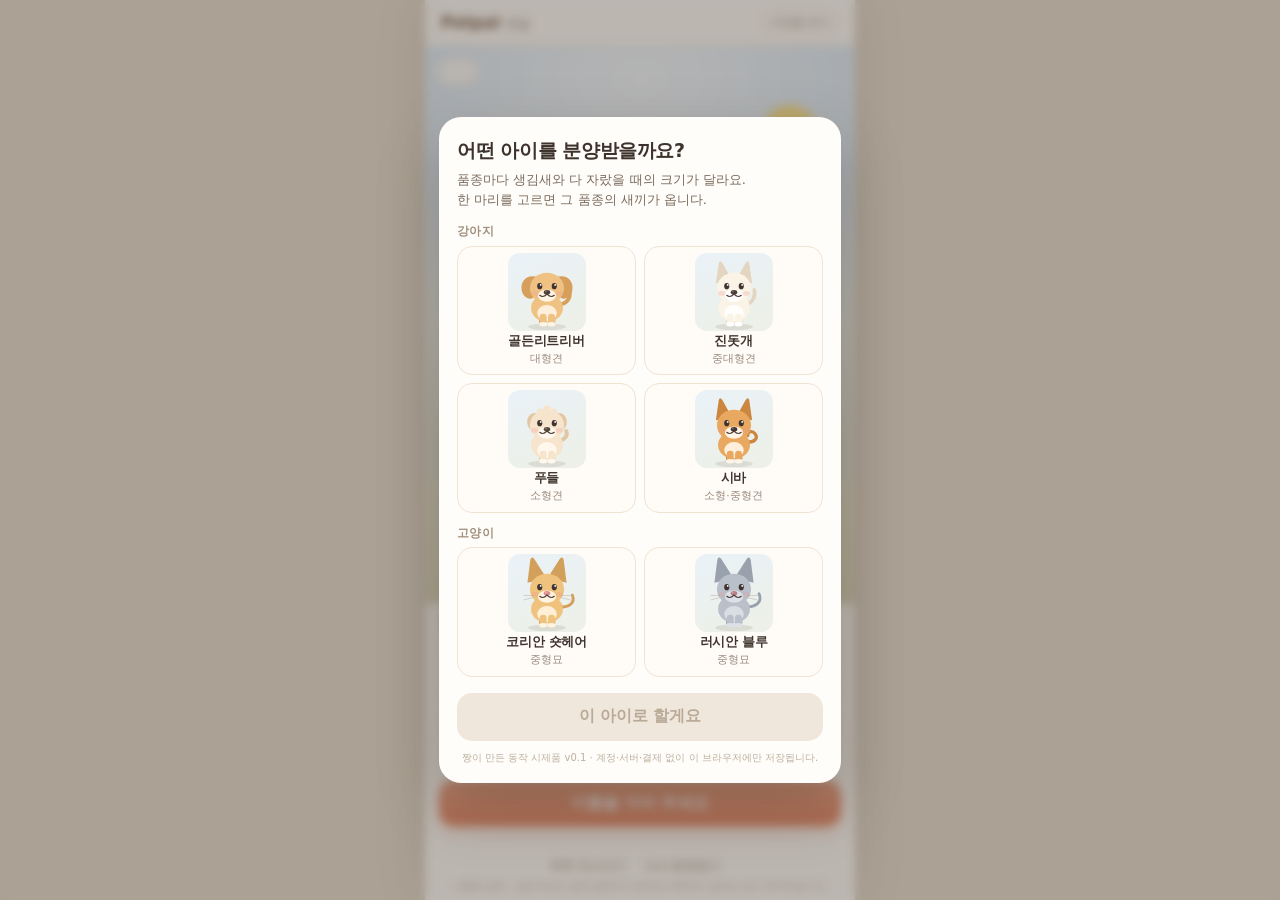
==== index.html @ 5f8f0c66 "Petpal prototype v0.1" ====
<!DOCTYPE html>
<html lang="ko">
<head>
<meta charset="utf-8" />
<meta name="viewport" content="width=device-width, initial-scale=1, viewport-fit=cover" />
<meta name="color-scheme" content="light" />
<title>펫팔 Petpal — 동작 시제품 v0.1</title>
<link rel="stylesheet" href="style.css" />
</head>
<body>

<div id="app">

  <header class="topbar">
    <div class="brand"><span class="brand-en">Petpal</span><span class="brand-kr">펫팔</span></div>
    <div class="ver">시제품 v0.1</div>
  </header>

  <main class="stage" id="stage" data-event="sun">
    <div class="sky" aria-hidden="true"></div>
    <div class="rain" aria-hidden="true"></div>
    <div class="ground" aria-hidden="true"></div>

    <div class="eventChip" id="eventChip">
      <span class="eventIco" id="eventIco"></span>
      <span class="eventTx" id="eventText"></span>
    </div>

    <div class="effects" id="effects" aria-hidden="true"></div>

    <div class="petwrap" id="petWrap">
      <div class="bubble" id="bubble" hidden></div>
      <div class="petSlot" id="petSlot"></div>
    </div>

    <p class="narration" id="narration"></p>
  </main>

  <section class="panel">
    <div class="who">
      <span class="name" id="whoName">이름</span>
      <span class="meta" id="whoMeta"></span>
    </div>

    <div class="bars">
      <div class="barRow">
        <span class="bl">배부름</span>
        <span class="track"><i id="barFull" class="full"></i></span>
        <span class="bv" id="numFull">0</span>
      </div>
      <div class="barRow">
        <span class="bl">기분</span>
        <span class="track"><i id="barMood" class="mood"></i></span>
        <span class="bv" id="numMood">0</span>
      </div>
      <div class="barRow">
        <span class="bl">성장</span>
        <span class="track"><i id="barGrow" class="grow"></i></span>
        <span class="bv" id="numGrow">새끼</span>
      </div>
    </div>
    <p class="stall" id="stall" hidden></p>
  </section>

  <section class="controls">
    <div class="careRow">
      <button type="button" class="care" id="btnFeed">
        <svg viewBox="0 0 24 24" aria-hidden="true">
          <path d="M3.2 11.6h17.6a1 1 0 0 1 1 1.1C21.3 17.3 17.4 20.6 12 20.6S2.7 17.3 2.2 12.7a1 1 0 0 1 1-1.1Z" fill="currentColor"/>
          <circle cx="9" cy="9.4" r="1.5" fill="#fff" opacity=".85"/>
          <circle cx="13" cy="8.6" r="1.4" fill="#fff" opacity=".85"/>
          <circle cx="16.4" cy="9.6" r="1.3" fill="#fff" opacity=".85"/>
        </svg>
        <span>밥</span>
      </button>
      <button type="button" class="care" id="btnWater">
        <svg viewBox="0 0 24 24" aria-hidden="true">
          <path d="M12 3.2c.4 0 .7.2.9.5 1.3 2.1 5.2 8 5.2 10.6a6.1 6.1 0 0 1-12.2 0c0-2.6 3.9-8.5 5.2-10.6.2-.3.5-.5.9-.5Z" fill="currentColor"/>
        </svg>
        <span>물</span>
      </button>
      <button type="button" class="care" id="btnWalk">
        <svg viewBox="0 0 24 24" aria-hidden="true">
          <ellipse cx="12" cy="15.8" rx="5.1" ry="4.2" fill="currentColor"/>
          <ellipse cx="6.6" cy="10.6" rx="2.1" ry="2.4" fill="currentColor"/>
          <ellipse cx="10" cy="7.8" rx="2.1" ry="2.5" fill="currentColor"/>
          <ellipse cx="14" cy="7.8" rx="2.1" ry="2.5" fill="currentColor"/>
          <ellipse cx="17.4" cy="10.6" rx="2.1" ry="2.4" fill="currentColor"/>
        </svg>
        <span>산책</span>
      </button>
      <button type="button" class="care" id="btnPet">
        <svg viewBox="0 0 24 24" aria-hidden="true">
          <path d="M12 20.6c-.4 0-.8-.2-1.1-.4C6.6 17 3.4 13.9 3.4 10.4 3.4 7.5 5.7 5.3 8.4 5.3c1.5 0 2.8.7 3.6 1.8.8-1.1 2.1-1.8 3.6-1.8 2.7 0 5 2.2 5 5.1 0 3.5-3.2 6.6-7.5 9.8-.3.2-.7.4-1.1.4Z" fill="currentColor"/>
        </svg>
        <span>쓰다듬</span>
      </button>
    </div>

    <button type="button" class="call" id="callBtn">이름을 지어 주세요</button>
    <p class="hint" id="callHint"></p>
  </section>

  <footer class="tools">
    <button type="button" class="tool" id="skipBtn">하루 지나가기</button>
    <span class="dot">·</span>
    <button type="button" class="tool" id="resetBtn">다시 분양받기</button>
    <span class="calls" id="callCount"></span>
  </footer>
  <p class="protoNote">시험용 설정 · 성장 속도는 실제 설계(약 1년)보다 빠르게, 날씨는 임시 데이터입니다.</p>

  <div class="errBar" id="errBar" hidden></div>

</div>

<!-- 분양 → 이름 -->
<div class="overlay" id="adopt" hidden>
  <div class="sheet">

    <div class="step" id="stepBreed">
      <h1>어떤 아이를 분양받을까요?</h1>
      <p class="lead">품종마다 생김새와 다 자랐을 때의 크기가 달라요.<br />한 마리를 고르면 그 품종의 새끼가 옵니다.</p>

      <p class="groupTitle">강아지</p>
      <div class="grid" id="gridDog"></div>

      <p class="groupTitle">고양이</p>
      <div class="grid" id="gridCat"></div>

      <button type="button" class="primary" id="breedOk" disabled>이 아이로 할게요</button>
      <p class="fine">짱이 만든 동작 시제품 v0.1 · 계정·서버·결제 없이 이 브라우저에만 저장됩니다.</p>
    </div>

    <div class="step" id="stepName" hidden>
      <div class="picked" id="pickedArt"></div>
      <h1 id="stepNameTitle">이름을 지어 주세요</h1>
      <p class="lead" id="stepNameLead"></p>
      <input id="nameInput" type="text" maxlength="8" placeholder="예: 몽이" autocomplete="off" spellcheck="false" />
      <button type="button" class="primary" id="nameOk" disabled>이 이름으로 부를게요</button>
      <button type="button" class="ghost" id="backBtn">품종 다시 고르기</button>
    </div>

  </div>
</div>

<script src="app.js"></script>
</body>
</html>
---- style.css ----
/* Petpal 동작 시제품 v0.1 — 스타일
   순수 CSS. 바깥 라이브러리 없음. */

:root {
  --ink: #3E332C;
  --muted: #9A8B7F;
  --line: #EFE3D2;
  --card: #FFFDF9;
  --accent: #E98B6A;
  --accent-2: #F2A98C;
  --full: #E9A96B;
  --mood: #EE9AA8;
  --grow: #8FBF7F;
  --radius: 16px;
}

* { box-sizing: border-box; -webkit-tap-highlight-color: transparent; }
html, body { margin: 0; height: 100%; }

body {
  background: #E7DED0;
  color: var(--ink);
  font-family: "Apple SD Gothic Neo", Pretendard, "Noto Sans KR", "Malgun Gothic", system-ui, -apple-system, sans-serif;
  font-size: 15px;
  line-height: 1.45;
  display: flex;
  justify-content: center;
  align-items: stretch;
  overflow: hidden;
}

[hidden] { display: none !important; }

#app {
  position: relative;
  width: 100%;
  max-width: 430px;
  height: 100vh;
  height: 100dvh;
  display: flex;
  flex-direction: column;
  background: var(--card);
  box-shadow: 0 0 48px rgba(90, 70, 50, .14);
  overflow: hidden;
}

/* ── 상단 ───────────────────────────────── */
.topbar {
  flex: 0 0 auto;
  height: 46px;
  padding: 0 16px;
  display: flex;
  align-items: center;
  justify-content: space-between;
  border-bottom: 1px solid rgba(239, 227, 210, .7);
  background: var(--card);
  z-index: 3;
}
.brand { display: flex; align-items: baseline; gap: 6px; }
.brand-en { font-size: 16px; font-weight: 700; letter-spacing: .2px; color: #7A5C46; }
.brand-kr { font-size: 11.5px; color: var(--muted); }
.ver {
  font-size: 10.5px;
  color: var(--muted);
  border: 1px solid var(--line);
  border-radius: 999px;
  padding: 2px 8px;
  letter-spacing: .2px;
}

/* ── 무대 ───────────────────────────────── */
.stage {
  position: relative;
  flex: 1 1 260px;
  min-height: 232px;
  overflow: hidden;
  background: #EAF2F8;
}

.sky {
  position: absolute;
  inset: 0;
  background:
    radial-gradient(120% 70% at 50% 6%, #F4FAFF 0%, #DFEDF8 46%, #EDF1EC 74%, #E3E4D8 100%);
  transition: filter .8s;
}
.sky::before {
  content: "";
  position: absolute;
  right: 36px;
  top: 58px;
  width: 58px;
  height: 58px;
  border-radius: 50%;
  background: radial-gradient(circle, #FFF6CE 0%, #FFE27C 58%, rgba(255, 226, 124, 0) 74%);
  transition: opacity .8s;
}
.sky::after {
  content: "";
  position: absolute;
  left: 20px;
  top: 104px;
  width: 70px;
  height: 20px;
  border-radius: 99px;
  background: rgba(255, 255, 255, .8);
  box-shadow: 34px -13px 0 -3px rgba(255, 255, 255, .68), 64px 3px 0 -7px rgba(255, 255, 255, .6);
  transition: opacity .8s;
}
.stage[data-event="rain"] .sky::before { opacity: 0; }
.stage[data-event="rain"] .sky::after { opacity: .55; }
.stage[data-event="cloud"] .sky::before { opacity: .25; }

.ground {
  position: absolute;
  left: -6%;
  right: -6%;
  bottom: 0;
  height: 24%;
  background: linear-gradient(#E9E6D2, #E1DEC6);
  border-radius: 50% 50% 0 0 / 18% 18% 0 0;
}
.stage[data-event="rain"] .ground { background: linear-gradient(#DCE2D8, #D3DACD); }
.stage[data-event="cloud"] .sky { filter: saturate(.72) brightness(.97); }
.stage[data-event="rain"]  .sky { filter: saturate(.78) brightness(.92); }
.stage[data-event="wind"]  .sky { filter: saturate(.9) brightness(.99); }

.rain {
  position: absolute;
  inset: -20% 0 0 0;
  opacity: 0;
  pointer-events: none;
  background-image: repeating-linear-gradient(104deg,
    rgba(128, 165, 200, .38) 0 1.5px, transparent 1.5px 15px);
  transition: opacity .6s;
}
.stage[data-event="rain"] .rain {
  opacity: .5;
  animation: rainFall 1s linear infinite;
}
@keyframes rainFall {
  from { transform: translate3d(0, -60px, 0); }
  to   { transform: translate3d(-30px, 60px, 0); }
}

.eventChip {
  position: absolute;
  left: 12px;
  top: 12px;
  display: inline-flex;
  align-items: center;
  gap: 6px;
  max-width: calc(100% - 24px);
  padding: 5px 11px 5px 8px;
  background: rgba(255, 253, 249, .82);
  border: 1px solid rgba(239, 227, 210, .9);
  border-radius: 999px;
  font-size: 11.5px;
  color: #6E6154;
  backdrop-filter: blur(3px);
  z-index: 2;
}
.eventIco { width: 15px; height: 15px; display: block; }
.eventIco svg { width: 100%; height: 100%; display: block; }

.bubble {
  position: absolute;
  left: 50%;
  bottom: var(--bub, 92%);
  transform: translateX(-50%);
  max-width: 168px;
  padding: 7px 15px;
  background: #fff;
  border-radius: 16px;
  font-size: 15px;
  font-weight: 600;
  line-height: 1.3;
  color: #5C4B3F;
  text-align: center;
  box-shadow: 0 8px 20px rgba(80, 60, 40, .13);
  animation: pop .26s cubic-bezier(.2, 1.5, .4, 1);
  z-index: 4;
}
.bubble::after {
  content: "";
  position: absolute;
  left: 50%;
  bottom: -5px;
  width: 12px;
  height: 12px;
  background: #fff;
  border-radius: 2px;
  transform: translateX(-50%) rotate(45deg);
}
@keyframes pop {
  0% { opacity: 0; transform: translateX(-50%) scale(.72); }
  100% { opacity: 1; transform: translateX(-50%) scale(1); }
}

.effects { position: absolute; inset: 0; overflow: hidden; pointer-events: none; z-index: 3; }
.fx {
  position: absolute;
  width: 26px;
  height: 26px;
  animation: fxUp 1.35s ease-out forwards;
}
.fx svg { width: 100%; height: 100%; display: block; }
@keyframes fxUp {
  0%   { opacity: 0; transform: translateY(8px) scale(.45); }
  18%  { opacity: 1; transform: translateY(0) scale(1); }
  100% { opacity: 0; transform: translateY(-70px) scale(1.06); }
}

.petwrap {
  position: absolute;
  left: 50%;
  bottom: 42px;
  transform: translateX(-50%);
  height: min(84%, 352px);
  aspect-ratio: 180 / 204;
  width: auto;
  z-index: 2;
}
.petSlot { width: 100%; height: 100%; }
.petSlot .petSvg { width: 100%; height: 100%; display: block; }

.narration {
  position: absolute;
  left: 22px;
  right: 22px;
  bottom: 5px;
  margin: 0;
  min-height: 16px;
  padding: 3px 10px;
  border-radius: 999px;
  background: rgba(255, 253, 248, .72);
  text-align: center;
  font-size: 12.5px;
  color: #5E5147;
  z-index: 3;
}

/* ── 강아지 SVG ─────────────────────────── */
.petSvg { display: block; width: 100%; height: auto; overflow: visible; }
#pet { display: block; width: 100%; height: auto; overflow: visible; }

.shadow { fill: rgba(88, 68, 48, .12); }
.body-el, .head-el, .leg.front { fill: var(--fur); }
.leg.back { fill: var(--fur-dark); }
.paw { fill: var(--belly); }
.belly-el, .muzzle { fill: var(--belly); }
.cheek { fill: #F09595; opacity: .26; }
.eye { fill: #3F3330; }
.glint { fill: #fff; }
.nose { fill: var(--nose, #4A3C36); }
.ear { fill: var(--fur-dark); }
.fluff { fill: var(--fur); }
.whiskers { fill: none; stroke: #8D8071; stroke-width: 1.8; stroke-linecap: round; opacity: .45; }

.eyes-happy, .eyes-shut, .brows, .tear, .zzz, .ribs, .tongue, .whiskers, .mouth-sad { display: none; }
[data-kind="cat"] .whiskers { display: block; }

[data-mood="hungry"] .mouth,
[data-mood="sad"] .mouth { display: none; }
[data-mood="hungry"] .mouth-sad,
[data-mood="sad"] .mouth-sad { display: block; }

[data-mood="happy"] .eyes-open,
[data-mood="sleep"] .eyes-open { display: none; }
[data-mood="happy"] .eyes-happy { display: block; }
[data-mood="happy"] .tongue { display: block; }
[data-mood="sleep"] .eyes-shut { display: block; }
[data-mood="sleep"] .zzz { display: block; }
[data-mood="hungry"] .brows,
[data-mood="sad"] .brows { display: block; }
[data-mood="sad"] .tear { display: block; }
[data-thin="2"] .ribs { display: block; }

#petRoot {
  transform-box: view-box;
  transform-origin: 120px 214px;
  transition: transform .9s cubic-bezier(.2, .9, .3, 1);
}
#pose {
  transform-box: view-box;
  transform-origin: 120px 214px;
  transition: transform .55s cubic-bezier(.3, 1.1, .4, 1);
}
#headGroup {
  transform-box: view-box;
  transform-origin: 120px 152px;
  transition: transform .5s cubic-bezier(.3, 1.3, .5, 1);
}
#tail {
  transform-box: view-box;
  transform-origin: 150px 156px;
  transition: transform .4s ease;
}
#torso {
  transform-box: view-box;
  transform-origin: 120px 202px;
  transform: scale(var(--tw, 1), var(--th, 1));
  transition: transform .8s ease;
}
.headScale {
  transform-box: view-box;
  transform-origin: 120px 150px;
  transform: scale(var(--hs, 1));
  transition: transform .9s cubic-bezier(.2, .9, .3, 1);
}
#bodyGroup {
  transform-box: view-box;
  transform-origin: 120px 202px;
  animation: breathe 3.6s ease-in-out infinite;
}
@keyframes breathe {
  0%, 100% { transform: scaleY(1); }
  50%      { transform: scaleY(1.016); }
}

/* 상태별 자세 */
#pet[data-mood="happy"] #headGroup { transform: translateY(-3px) rotate(-3deg); }
#pet[data-mood="hungry"] #headGroup { transform: translateY(4px) rotate(-2deg); }
#pet[data-mood="sad"] #headGroup { transform: translateY(9px) rotate(-6deg); }
#pet[data-mood="sleep"] #headGroup { transform: translateY(11px) rotate(-9deg); }

#pet[data-mood="sad"] #pose { transform: translateY(7px) scaleY(.96); }
#pet[data-mood="sleep"] #pose { transform: translateY(11px) scaleY(.93); }

#pet[data-thin="2"] .body-el,
#pet[data-thin="2"] .head-el { filter: saturate(.86) brightness(.98); }

@keyframes wag {
  0%, 100% { transform: rotate(-13deg); }
  50%      { transform: rotate(13deg); }
}
#pet[data-mood="happy"] #tail { animation: wag .32s ease-in-out infinite; }
#pet[data-mood="normal"] #tail { animation: wag 1.8s ease-in-out infinite; }
#pet[data-mood="hungry"] #tail { transform: rotate(7deg); }
#pet[data-mood="sad"] #tail { transform: rotate(-30deg); }
#pet[data-mood="sleep"] #tail { transform: rotate(-36deg); }

@keyframes tilt {
  0%   { transform: rotate(0deg); }
  35%  { transform: rotate(-16deg); }
  70%  { transform: rotate(-12deg); }
  100% { transform: rotate(0deg); }
}
#headGroup.tilt { animation: tilt .95s ease-in-out; }

@keyframes hop {
  0%   { transform: translateY(0); }
  28%  { transform: translateY(-18px); }
  52%  { transform: translateY(0); }
  72%  { transform: translateY(-7px); }
  100% { transform: translateY(0); }
}
#pet.hop { animation: hop .8s ease-out; }

.zzz text { font: 700 15px/1 system-ui, sans-serif; fill: #7CA6C6; }
.zzz text.z1 { font-size: 12px; animation: zz 2.6s ease-in-out infinite; }
.zzz text.z2 { animation: zz 2.6s ease-in-out .45s infinite; }
.zzz text.z3 { font-size: 18px; animation: zz 2.6s ease-in-out .9s infinite; }
@keyframes zz {
  0%, 100% { opacity: .12; transform: translateY(2px); }
  45%      { opacity: .9; transform: translateY(-4px); }
}

/* ── 상태판 ─────────────────────────────── */
.panel {
  flex: 0 0 auto;
  padding: 9px 18px 4px;
  background: var(--card);
  border-top: 1px solid var(--line);
}
.who { display: flex; align-items: baseline; gap: 6px; margin-bottom: 6px; }
.who .name { font-size: 16px; font-weight: 700; letter-spacing: -.2px; }
.who .meta { font-size: 11.5px; color: var(--muted); }

.bars { display: grid; gap: 5px; }
.barRow { display: grid; grid-template-columns: 44px 1fr 62px; align-items: center; gap: 8px; }
.bl { font-size: 11px; color: var(--muted); }
.track {
  position: relative;
  height: 7px;
  background: #F3EADC;
  border-radius: 999px;
  overflow: hidden;
}
.track > i {
  position: absolute;
  inset: 0 auto 0 0;
  width: 0;
  border-radius: 999px;
  transition: width .5s cubic-bezier(.2, .9, .3, 1), background-color .4s;
  display: block;
}
.track > i.full { background: var(--full); }
.track > i.mood { background: var(--mood); }
.track > i.grow { background: var(--grow); }
.track > i.low  { background: #D9B6A4; }
.bv { font-size: 11px; color: var(--muted); text-align: right; }
.stall { margin: 5px 0 0; font-size: 11.5px; color: #B4805E; }

/* ── 돌봄 버튼 ──────────────────────────── */
.controls { flex: 0 0 auto; padding: 10px 14px 6px; background: var(--card); }
.careRow { display: grid; grid-template-columns: repeat(4, 1fr); gap: 7px; }
.care {
  appearance: none;
  border: 1px solid var(--line);
  background: #FFFCF6;
  border-radius: 14px;
  padding: 8px 2px 7px;
  display: flex;
  flex-direction: column;
  align-items: center;
  gap: 3px;
  font: inherit;
  font-size: 12px;
  font-weight: 600;
  color: #6B5849;
  cursor: pointer;
  transition: transform .12s, background .2s, box-shadow .2s;
}
.care svg { width: 21px; height: 21px; display: block; }
.care:active { transform: scale(.94); background: #FFF1E4; }
#btnFeed  { color: #C0763F; }
#btnWater { color: #4E93C4; }
#btnWalk  { color: #7FA45E; }
#btnPet   { color: #DC7C8C; }

.call {
  appearance: none;
  width: 100%;
  margin-top: 8px;
  height: 46px;
  border: 0;
  border-radius: 15px;
  background: linear-gradient(180deg, var(--accent-2), var(--accent));
  color: #fff;
  font: inherit;
  font-size: 16px;
  font-weight: 700;
  letter-spacing: -.2px;
  cursor: pointer;
  box-shadow: 0 6px 14px rgba(233, 139, 106, .26);
  transition: transform .12s, box-shadow .2s;
}
.call:active { transform: scale(.98); box-shadow: 0 3px 8px rgba(233, 139, 106, .3); }
.call.dim { background: #EFE4D8; color: #A89583; box-shadow: none; }

.hint {
  margin: 6px 0 0;
  min-height: 15px;
  text-align: center;
  font-size: 11.5px;
  color: var(--muted);
}

/* ── 아래 도구 ──────────────────────────── */
.tools {
  flex: 0 0 auto;
  display: flex;
  align-items: center;
  justify-content: center;
  gap: 6px;
  padding: 0 14px 2px;
  background: var(--card);
}
.tool {
  appearance: none;
  border: 0;
  background: none;
  font: inherit;
  font-size: 11.5px;
  color: #A09284;
  padding: 4px 2px;
  cursor: pointer;
  text-decoration: underline;
  text-underline-offset: 2px;
  text-decoration-color: #E2D6C6;
}
.tool:active { color: var(--accent); }
.tool.armed { color: #C85555; text-decoration-color: #E9B2B2; }
.dot { color: #D9CCBC; font-size: 11px; }
.calls { font-size: 11px; color: #B9AC9E; margin-left: 4px; }
.protoNote {
  flex: 0 0 auto;
  margin: 0;
  padding: 0 14px 8px;
  text-align: center;
  font-size: 9.5px;
  color: #C0B4A6;
  line-height: 1.3;
  background: var(--card);
}

.errBar {
  position: absolute;
  left: 8px;
  right: 8px;
  bottom: 8px;
  z-index: 40;
  padding: 7px 10px;
  border-radius: 10px;
  background: #FBEAEA;
  border: 1px solid #EFC7C7;
  color: #B24A4A;
  font-size: 11px;
  line-height: 1.35;
}

/* ── 분양 화면 ──────────────────────────── */
.overlay {
  position: fixed;
  inset: 0;
  z-index: 20;
  display: flex;
  align-items: center;
  justify-content: center;
  padding: 14px;
  background: rgba(58, 45, 36, .34);
  backdrop-filter: blur(5px);
  animation: fade .25s ease-out;
}
@keyframes fade { from { opacity: 0; } to { opacity: 1; } }

.sheet {
  width: 100%;
  max-width: 402px;
  max-height: 94vh;
  max-height: 94dvh;
  overflow-y: auto;
  background: var(--card);
  border-radius: 22px;
  padding: 20px 18px 18px;
  box-shadow: 0 24px 60px rgba(50, 35, 20, .28);
  animation: rise .3s cubic-bezier(.2, 1.1, .4, 1);
}
@keyframes rise {
  from { transform: translateY(16px) scale(.98); opacity: .6; }
  to   { transform: none; opacity: 1; }
}

.sheet h1 { margin: 0 0 6px; font-size: 19px; letter-spacing: -.4px; }
.sheet .lead { margin: 0 0 14px; font-size: 13px; color: #7A6B5D; line-height: 1.5; }

.groupTitle {
  margin: 12px 0 6px;
  font-size: 11.5px;
  font-weight: 700;
  color: #A08F7D;
  letter-spacing: .3px;
}

.grid { display: grid; grid-template-columns: 1fr 1fr; gap: 8px; }

.bc {
  appearance: none;
  border: 1.5px solid var(--line);
  background: #FFFCF7;
  border-radius: 15px;
  padding: 6px 4px 8px;
  display: flex;
  flex-direction: column;
  align-items: center;
  gap: 1px;
  font: inherit;
  color: inherit;
  cursor: pointer;
  transition: border-color .18s, background .18s, transform .12s, box-shadow .18s;
}
.bc:active { transform: scale(.97); }
.bc[aria-pressed="true"] {
  border-color: var(--accent);
  background: #FFF5EE;
  box-shadow: 0 0 0 3px rgba(233, 139, 106, .13);
}
.bcArt {
  width: 78px;
  height: 78px;
  display: block;
  border-radius: 12px;
  padding: 2px;
  background: linear-gradient(160deg, #EAF2F8, #EDF0E6);
}
.bcArt .petSvg { width: 100%; height: 100%; }
.bcName { font-size: 12.5px; font-weight: 700; letter-spacing: -.3px; }
.bcTag { font-size: 10.5px; color: var(--muted); }

.primary {
  appearance: none;
  width: 100%;
  height: 48px;
  margin-top: 16px;
  border: 0;
  border-radius: 15px;
  background: linear-gradient(180deg, var(--accent-2), var(--accent));
  color: #fff;
  font: inherit;
  font-size: 15.5px;
  font-weight: 700;
  cursor: pointer;
  box-shadow: 0 8px 18px rgba(233, 139, 106, .26);
}
.primary:disabled {
  background: #EFE7DC;
  color: #B9A996;
  box-shadow: none;
  cursor: default;
}
.ghost {
  appearance: none;
  width: 100%;
  height: 40px;
  margin-top: 6px;
  border: 0;
  background: none;
  font: inherit;
  font-size: 12.5px;
  color: var(--muted);
  cursor: pointer;
}
.fine {
  margin: 10px 0 0;
  font-size: 10px;
  line-height: 1.45;
  color: #BCAF9F;
  text-align: center;
}

.picked { display: flex; justify-content: center; margin: 2px 0 8px; }
.picked .bcArt { width: 132px; height: 132px; }

#nameInput {
  width: 100%;
  height: 50px;
  margin-top: 4px;
  padding: 0 16px;
  border: 1.5px solid var(--line);
  border-radius: 14px;
  background: #FFFCF7;
  font: inherit;
  font-size: 17px;
  font-weight: 600;
  color: var(--ink);
  text-align: center;
  outline: none;
  transition: border-color .18s, box-shadow .18s;
}
#nameInput:focus { border-color: var(--accent); box-shadow: 0 0 0 3px rgba(233, 139, 106, .12); }
#nameInput::placeholder { color: #CFC2B3; font-weight: 500; }

@media (prefers-reduced-motion: reduce) {
  *, *::before, *::after { animation-duration: .001s !important; animation-iteration-count: 1 !important; }
  #bodyGroup { animation: none; }
}
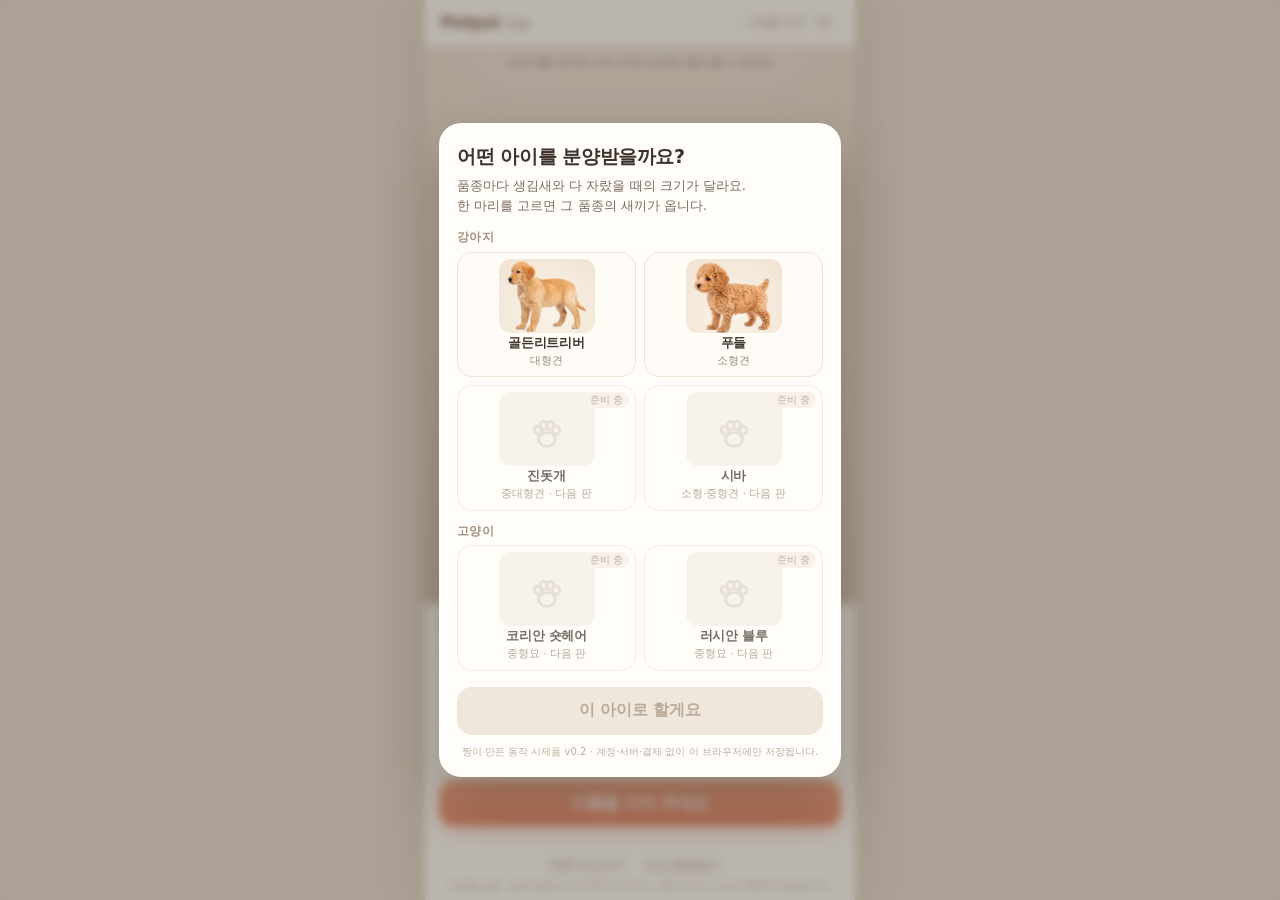
==== commit 3cb0dfdc: "Petpal prototype v0.2 — 사진+깊이 지도로 만든 입체 강아지 (v0.1은 v0.1/로)" ====
--- a/index.html
+++ b/index.html
@@ -4,36 +4,35 @@
 <meta charset="utf-8" />
 <meta name="viewport" content="width=device-width, initial-scale=1, viewport-fit=cover" />
 <meta name="color-scheme" content="light" />
-<title>펫팔 Petpal — 동작 시제품 v0.1</title>
+<title>펫팔 Petpal — 동작 시제품 v0.2</title>
 <link rel="stylesheet" href="style.css" />
 </head>
 <body>
-
 <div id="app">
 
   <header class="topbar">
     <div class="brand"><span class="brand-en">Petpal</span><span class="brand-kr">펫팔</span></div>
-    <div class="ver">시제품 v0.1</div>
+    <div class="ver">시제품 v0.2 · 3D</div>
   </header>
 
-  <main class="stage" id="stage" data-event="sun">
-    <div class="sky" aria-hidden="true"></div>
-    <div class="rain" aria-hidden="true"></div>
-    <div class="ground" aria-hidden="true"></div>
+  <main class="stage" id="stage" data-tod="day">
+    <div class="scene" id="scene" aria-hidden="true"></div>
+    <div class="scrim" aria-hidden="true"></div>
+    <canvas id="petCanvas" class="petCanvas"></canvas>
 
-    <div class="eventChip" id="eventChip">
-      <span class="eventIco" id="eventIco"></span>
-      <span class="eventTx" id="eventText"></span>
+    <div class="props" id="props" aria-hidden="true">
+      <div class="prop bowl" id="bowlFood">
+        <svg viewBox="0 0 64 40"><ellipse cx="32" cy="36" rx="26" ry="4" fill="#000" opacity=".10"/><path d="M6 12h52a3 3 0 0 1 3 3.2C60 26 48 34 32 34S4 26 3 15.2A3 3 0 0 1 6 12Z" fill="#C9834E"/><ellipse cx="32" cy="12" rx="26" ry="5" fill="#8A5A33"/><circle cx="24" cy="11" r="3" fill="#A9703F"/><circle cx="32" cy="10" r="3.2" fill="#A9703F"/><circle cx="40" cy="11" r="2.8" fill="#A9703F"/></svg>
+      </div>
+      <div class="prop bowl" id="bowlWater">
+        <svg viewBox="0 0 64 40"><ellipse cx="32" cy="36" rx="26" ry="4" fill="#000" opacity=".10"/><path d="M6 12h52a3 3 0 0 1 3 3.2C60 26 48 34 32 34S4 26 3 15.2A3 3 0 0 1 6 12Z" fill="#9FB9C9"/><ellipse cx="32" cy="12" rx="26" ry="5" fill="#6FA3C4"/><ellipse cx="32" cy="12" rx="20" ry="3.4" fill="#BFE0F2"/></svg>
+      </div>
     </div>
 
     <div class="effects" id="effects" aria-hidden="true"></div>
-
-    <div class="petwrap" id="petWrap">
-      <div class="bubble" id="bubble" hidden></div>
-      <div class="petSlot" id="petSlot"></div>
-    </div>
-
+    <div class="bubble" id="bubble" hidden></div>
     <p class="narration" id="narration"></p>
+    <p class="dragHint" id="dragHint">강아지를 좌우로 드래그하면 입체로 돌려 볼 수 있어요</p>
   </main>
 
   <section class="panel">
@@ -41,7 +40,6 @@
       <span class="name" id="whoName">이름</span>
       <span class="meta" id="whoMeta"></span>
     </div>
-
     <div class="bars">
       <div class="barRow">
         <span class="bl">배부름</span>
@@ -65,38 +63,22 @@
   <section class="controls">
     <div class="careRow">
       <button type="button" class="care" id="btnFeed">
-        <svg viewBox="0 0 24 24" aria-hidden="true">
-          <path d="M3.2 11.6h17.6a1 1 0 0 1 1 1.1C21.3 17.3 17.4 20.6 12 20.6S2.7 17.3 2.2 12.7a1 1 0 0 1 1-1.1Z" fill="currentColor"/>
-          <circle cx="9" cy="9.4" r="1.5" fill="#fff" opacity=".85"/>
-          <circle cx="13" cy="8.6" r="1.4" fill="#fff" opacity=".85"/>
-          <circle cx="16.4" cy="9.6" r="1.3" fill="#fff" opacity=".85"/>
-        </svg>
+        <svg viewBox="0 0 24 24" aria-hidden="true"><path d="M3.2 11.6h17.6a1 1 0 0 1 1 1.1C21.3 17.3 17.4 20.6 12 20.6S2.7 17.3 2.2 12.7a1 1 0 0 1 1-1.1Z" fill="currentColor"/><circle cx="9" cy="9.4" r="1.5" fill="#fff" opacity=".85"/><circle cx="13" cy="8.6" r="1.4" fill="#fff" opacity=".85"/><circle cx="16.4" cy="9.6" r="1.3" fill="#fff" opacity=".85"/></svg>
         <span>밥</span>
       </button>
       <button type="button" class="care" id="btnWater">
-        <svg viewBox="0 0 24 24" aria-hidden="true">
-          <path d="M12 3.2c.4 0 .7.2.9.5 1.3 2.1 5.2 8 5.2 10.6a6.1 6.1 0 0 1-12.2 0c0-2.6 3.9-8.5 5.2-10.6.2-.3.5-.5.9-.5Z" fill="currentColor"/>
-        </svg>
+        <svg viewBox="0 0 24 24" aria-hidden="true"><path d="M12 3.2c.4 0 .7.2.9.5 1.3 2.1 5.2 8 5.2 10.6a6.1 6.1 0 0 1-12.2 0c0-2.6 3.9-8.5 5.2-10.6.2-.3.5-.5.9-.5Z" fill="currentColor"/></svg>
         <span>물</span>
       </button>
       <button type="button" class="care" id="btnWalk">
-        <svg viewBox="0 0 24 24" aria-hidden="true">
-          <ellipse cx="12" cy="15.8" rx="5.1" ry="4.2" fill="currentColor"/>
-          <ellipse cx="6.6" cy="10.6" rx="2.1" ry="2.4" fill="currentColor"/>
-          <ellipse cx="10" cy="7.8" rx="2.1" ry="2.5" fill="currentColor"/>
-          <ellipse cx="14" cy="7.8" rx="2.1" ry="2.5" fill="currentColor"/>
-          <ellipse cx="17.4" cy="10.6" rx="2.1" ry="2.4" fill="currentColor"/>
-        </svg>
+        <svg viewBox="0 0 24 24" aria-hidden="true"><ellipse cx="12" cy="15.8" rx="5.1" ry="4.2" fill="currentColor"/><ellipse cx="6.6" cy="10.6" rx="2.1" ry="2.4" fill="currentColor"/><ellipse cx="10" cy="7.8" rx="2.1" ry="2.5" fill="currentColor"/><ellipse cx="14" cy="7.8" rx="2.1" ry="2.5" fill="currentColor"/><ellipse cx="17.4" cy="10.6" rx="2.1" ry="2.4" fill="currentColor"/></svg>
         <span>산책</span>
       </button>
       <button type="button" class="care" id="btnPet">
-        <svg viewBox="0 0 24 24" aria-hidden="true">
-          <path d="M12 20.6c-.4 0-.8-.2-1.1-.4C6.6 17 3.4 13.9 3.4 10.4 3.4 7.5 5.7 5.3 8.4 5.3c1.5 0 2.8.7 3.6 1.8.8-1.1 2.1-1.8 3.6-1.8 2.7 0 5 2.2 5 5.1 0 3.5-3.2 6.6-7.5 9.8-.3.2-.7.4-1.1.4Z" fill="currentColor"/>
-        </svg>
+        <svg viewBox="0 0 24 24" aria-hidden="true"><path d="M12 20.6c-.4 0-.8-.2-1.1-.4C6.6 17 3.4 13.9 3.4 10.4 3.4 7.5 5.7 5.3 8.4 5.3c1.5 0 2.8.7 3.6 1.8.8-1.1 2.1-1.8 3.6-1.8 2.7 0 5 2.2 5 5.1 0 3.5-3.2 6.6-7.5 9.8-.3.2-.7.4-1.1.4Z" fill="currentColor"/></svg>
         <span>쓰다듬</span>
       </button>
     </div>
-
     <button type="button" class="call" id="callBtn">이름을 지어 주세요</button>
     <p class="hint" id="callHint"></p>
   </section>
@@ -107,30 +89,24 @@
     <button type="button" class="tool" id="resetBtn">다시 분양받기</button>
     <span class="calls" id="callCount"></span>
   </footer>
-  <p class="protoNote">시험용 설정 · 성장 속도는 실제 설계(약 1년)보다 빠르게, 날씨는 임시 데이터입니다.</p>
 
+  <p class="protoNote">시험용 설정 · 실제 설계는 약 1년에 다 자라고, 성장 속도는 그보다 빠르게 잡았습니다.</p>
   <div class="errBar" id="errBar" hidden></div>
-
 </div>
 
 <!-- 분양 → 이름 -->
 <div class="overlay" id="adopt" hidden>
   <div class="sheet">
-
     <div class="step" id="stepBreed">
       <h1>어떤 아이를 분양받을까요?</h1>
       <p class="lead">품종마다 생김새와 다 자랐을 때의 크기가 달라요.<br />한 마리를 고르면 그 품종의 새끼가 옵니다.</p>
-
       <p class="groupTitle">강아지</p>
       <div class="grid" id="gridDog"></div>
-
       <p class="groupTitle">고양이</p>
       <div class="grid" id="gridCat"></div>
-
       <button type="button" class="primary" id="breedOk" disabled>이 아이로 할게요</button>
-      <p class="fine">짱이 만든 동작 시제품 v0.1 · 계정·서버·결제 없이 이 브라우저에만 저장됩니다.</p>
+      <p class="fine">짱이 만든 동작 시제품 v0.2 · 계정·서버·결제 없이 이 브라우저에만 저장됩니다.</p>
     </div>
-
     <div class="step" id="stepName" hidden>
       <div class="picked" id="pickedArt"></div>
       <h1 id="stepNameTitle">이름을 지어 주세요</h1>
@@ -139,10 +115,12 @@
       <button type="button" class="primary" id="nameOk" disabled>이 이름으로 부를게요</button>
       <button type="button" class="ghost" id="backBtn">품종 다시 고르기</button>
     </div>
-
   </div>
 </div>
 
+<script src="lib/three.min.js"></script>
+<script src="assets/manifest.js"></script>
+<script src="pet3d.js"></script>
 <script src="app.js"></script>
 </body>
 </html>
--- a/style.css
+++ b/style.css
@@ -1,5 +1,5 @@
-/* Petpal 동작 시제품 v0.1 — 스타일
-   순수 CSS. 바깥 라이브러리 없음. */
+/* 펫팔 v0.2 — 스타일
+   사진 배경 + 3D 캔버스. 바깥 라이브러리 없음(three.min.js는 저장소 안). */
 
 :root {
   --ink: #3E332C;
@@ -11,7 +11,6 @@
   --full: #E9A96B;
   --mood: #EE9AA8;
   --grow: #8FBF7F;
-  --radius: 16px;
 }
 
 * { box-sizing: border-box; -webkit-tap-highlight-color: transparent; }
@@ -54,7 +53,7 @@
   justify-content: space-between;
   border-bottom: 1px solid rgba(239, 227, 210, .7);
   background: var(--card);
-  z-index: 3;
+  z-index: 6;
 }
 .brand { display: flex; align-items: baseline; gap: 6px; }
 .brand-en { font-size: 16px; font-weight: 700; letter-spacing: .2px; color: #7A5C46; }
@@ -65,110 +64,83 @@
   border: 1px solid var(--line);
   border-radius: 999px;
   padding: 2px 8px;
-  letter-spacing: .2px;
 }
 
 /* ── 무대 ───────────────────────────────── */
 .stage {
   position: relative;
-  flex: 1 1 260px;
-  min-height: 232px;
+  flex: 1 1 auto;
+  min-height: 300px;
   overflow: hidden;
-  background: #EAF2F8;
-}
-
-.sky {
+  background: #E9DCCB;
+  touch-action: pan-y;
+}
+.scene {
   position: absolute;
   inset: 0;
+  background-size: cover;
+  background-position: 50% 62%;
+  transform: scale(1.02);
+}
+.stage[data-tod="night"] .scene { filter: brightness(.72) saturate(.86) hue-rotate(-8deg); }
+.stage[data-tod="morning"] .scene { filter: brightness(1.04) saturate(1.02); }
+.stage[data-tod="evening"] .scene { filter: brightness(.9) saturate(1.08) sepia(.12); }
+
+/* 사진을 이어 붙이는 느낌을 줄이는 그라데이션 */
+.scrim {
+  position: absolute;
+  inset: 0;
+  pointer-events: none;
   background:
-    radial-gradient(120% 70% at 50% 6%, #F4FAFF 0%, #DFEDF8 46%, #EDF1EC 74%, #E3E4D8 100%);
-  transition: filter .8s;
-}
-.sky::before {
-  content: "";
-  position: absolute;
-  right: 36px;
-  top: 58px;
-  width: 58px;
-  height: 58px;
-  border-radius: 50%;
-  background: radial-gradient(circle, #FFF6CE 0%, #FFE27C 58%, rgba(255, 226, 124, 0) 74%);
-  transition: opacity .8s;
-}
-.sky::after {
-  content: "";
-  position: absolute;
-  left: 20px;
-  top: 104px;
-  width: 70px;
-  height: 20px;
-  border-radius: 99px;
-  background: rgba(255, 255, 255, .8);
-  box-shadow: 34px -13px 0 -3px rgba(255, 255, 255, .68), 64px 3px 0 -7px rgba(255, 255, 255, .6);
-  transition: opacity .8s;
-}
-.stage[data-event="rain"] .sky::before { opacity: 0; }
-.stage[data-event="rain"] .sky::after { opacity: .55; }
-.stage[data-event="cloud"] .sky::before { opacity: .25; }
-
-.ground {
-  position: absolute;
-  left: -6%;
-  right: -6%;
-  bottom: 0;
-  height: 24%;
-  background: linear-gradient(#E9E6D2, #E1DEC6);
-  border-radius: 50% 50% 0 0 / 18% 18% 0 0;
-}
-.stage[data-event="rain"] .ground { background: linear-gradient(#DCE2D8, #D3DACD); }
-.stage[data-event="cloud"] .sky { filter: saturate(.72) brightness(.97); }
-.stage[data-event="rain"]  .sky { filter: saturate(.78) brightness(.92); }
-.stage[data-event="wind"]  .sky { filter: saturate(.9) brightness(.99); }
-
-.rain {
-  position: absolute;
-  inset: -20% 0 0 0;
+    radial-gradient(120% 80% at 50% 36%, rgba(255, 250, 240, 0) 40%, rgba(120, 92, 64, .10) 100%),
+    linear-gradient(180deg, rgba(255, 253, 246, .28) 0%, rgba(255, 253, 246, 0) 26%, rgba(60, 42, 28, .07) 100%);
+}
+.stage[data-tod="night"] .scrim {
+  background:
+    radial-gradient(120% 80% at 50% 36%, rgba(255, 240, 210, .06) 0%, rgba(40, 30, 24, .22) 100%);
+}
+
+.petCanvas {
+  position: absolute;
+  inset: 0;
+  width: 100%;
+  height: 100%;
+  display: block;
+  z-index: 2;
+}
+
+.props { position: absolute; inset: 0; pointer-events: none; z-index: 3; }
+.prop {
+  position: absolute;
+  width: 64px;
   opacity: 0;
-  pointer-events: none;
-  background-image: repeating-linear-gradient(104deg,
-    rgba(128, 165, 200, .38) 0 1.5px, transparent 1.5px 15px);
-  transition: opacity .6s;
-}
-.stage[data-event="rain"] .rain {
-  opacity: .5;
-  animation: rainFall 1s linear infinite;
-}
-@keyframes rainFall {
-  from { transform: translate3d(0, -60px, 0); }
-  to   { transform: translate3d(-30px, 60px, 0); }
-}
-
-.eventChip {
-  position: absolute;
-  left: 12px;
-  top: 12px;
-  display: inline-flex;
-  align-items: center;
-  gap: 6px;
-  max-width: calc(100% - 24px);
-  padding: 5px 11px 5px 8px;
-  background: rgba(255, 253, 249, .82);
-  border: 1px solid rgba(239, 227, 210, .9);
-  border-radius: 999px;
-  font-size: 11.5px;
-  color: #6E6154;
-  backdrop-filter: blur(3px);
-  z-index: 2;
-}
-.eventIco { width: 15px; height: 15px; display: block; }
-.eventIco svg { width: 100%; height: 100%; display: block; }
+  transform: translateY(6px) scale(.9);
+  transition: opacity .25s, transform .3s;
+}
+.prop.on { opacity: 1; transform: none; }
+.bowl { left: 36%; bottom: 10.5%; width: 78px; }
+.bowl svg { width: 100%; height: auto; display: block; }
+
+.effects { position: absolute; inset: 0; overflow: hidden; pointer-events: none; z-index: 4; }
+.fx {
+  position: absolute;
+  width: 26px;
+  height: 26px;
+  animation: fxUp 1.35s ease-out forwards;
+}
+.fx svg { width: 100%; height: 100%; display: block; }
+@keyframes fxUp {
+  0%   { opacity: 0; transform: translateY(8px) scale(.45); }
+  18%  { opacity: 1; transform: translateY(0) scale(1); }
+  100% { opacity: 0; transform: translateY(-70px) scale(1.06); }
+}
 
 .bubble {
   position: absolute;
   left: 50%;
-  bottom: var(--bub, 92%);
+  top: 13%;
   transform: translateX(-50%);
-  max-width: 168px;
+  max-width: 176px;
   padding: 7px 15px;
   background: #fff;
   border-radius: 16px;
@@ -177,9 +149,9 @@
   line-height: 1.3;
   color: #5C4B3F;
   text-align: center;
-  box-shadow: 0 8px 20px rgba(80, 60, 40, .13);
+  box-shadow: 0 8px 20px rgba(80, 60, 40, .16);
   animation: pop .26s cubic-bezier(.2, 1.5, .4, 1);
-  z-index: 4;
+  z-index: 5;
 }
 .bubble::after {
   content: "";
@@ -197,174 +169,39 @@
   100% { opacity: 1; transform: translateX(-50%) scale(1); }
 }
 
-.effects { position: absolute; inset: 0; overflow: hidden; pointer-events: none; z-index: 3; }
-.fx {
-  position: absolute;
-  width: 26px;
-  height: 26px;
-  animation: fxUp 1.35s ease-out forwards;
-}
-.fx svg { width: 100%; height: 100%; display: block; }
-@keyframes fxUp {
-  0%   { opacity: 0; transform: translateY(8px) scale(.45); }
-  18%  { opacity: 1; transform: translateY(0) scale(1); }
-  100% { opacity: 0; transform: translateY(-70px) scale(1.06); }
-}
-
-.petwrap {
-  position: absolute;
-  left: 50%;
-  bottom: 42px;
-  transform: translateX(-50%);
-  height: min(84%, 352px);
-  aspect-ratio: 180 / 204;
-  width: auto;
-  z-index: 2;
-}
-.petSlot { width: 100%; height: 100%; }
-.petSlot .petSvg { width: 100%; height: 100%; display: block; }
-
 .narration {
   position: absolute;
-  left: 22px;
-  right: 22px;
-  bottom: 5px;
+  left: 14px;
+  right: 14px;
+  bottom: 8px;
   margin: 0;
-  min-height: 16px;
-  padding: 3px 10px;
+  min-height: 17px;
+  padding: 4px 12px;
   border-radius: 999px;
-  background: rgba(255, 253, 248, .72);
+  background: rgba(255, 252, 246, .78);
   text-align: center;
   font-size: 12.5px;
-  color: #5E5147;
-  z-index: 3;
-}
-
-/* ── 강아지 SVG ─────────────────────────── */
-.petSvg { display: block; width: 100%; height: auto; overflow: visible; }
-#pet { display: block; width: 100%; height: auto; overflow: visible; }
-
-.shadow { fill: rgba(88, 68, 48, .12); }
-.body-el, .head-el, .leg.front { fill: var(--fur); }
-.leg.back { fill: var(--fur-dark); }
-.paw { fill: var(--belly); }
-.belly-el, .muzzle { fill: var(--belly); }
-.cheek { fill: #F09595; opacity: .26; }
-.eye { fill: #3F3330; }
-.glint { fill: #fff; }
-.nose { fill: var(--nose, #4A3C36); }
-.ear { fill: var(--fur-dark); }
-.fluff { fill: var(--fur); }
-.whiskers { fill: none; stroke: #8D8071; stroke-width: 1.8; stroke-linecap: round; opacity: .45; }
-
-.eyes-happy, .eyes-shut, .brows, .tear, .zzz, .ribs, .tongue, .whiskers, .mouth-sad { display: none; }
-[data-kind="cat"] .whiskers { display: block; }
-
-[data-mood="hungry"] .mouth,
-[data-mood="sad"] .mouth { display: none; }
-[data-mood="hungry"] .mouth-sad,
-[data-mood="sad"] .mouth-sad { display: block; }
-
-[data-mood="happy"] .eyes-open,
-[data-mood="sleep"] .eyes-open { display: none; }
-[data-mood="happy"] .eyes-happy { display: block; }
-[data-mood="happy"] .tongue { display: block; }
-[data-mood="sleep"] .eyes-shut { display: block; }
-[data-mood="sleep"] .zzz { display: block; }
-[data-mood="hungry"] .brows,
-[data-mood="sad"] .brows { display: block; }
-[data-mood="sad"] .tear { display: block; }
-[data-thin="2"] .ribs { display: block; }
-
-#petRoot {
-  transform-box: view-box;
-  transform-origin: 120px 214px;
-  transition: transform .9s cubic-bezier(.2, .9, .3, 1);
-}
-#pose {
-  transform-box: view-box;
-  transform-origin: 120px 214px;
-  transition: transform .55s cubic-bezier(.3, 1.1, .4, 1);
-}
-#headGroup {
-  transform-box: view-box;
-  transform-origin: 120px 152px;
-  transition: transform .5s cubic-bezier(.3, 1.3, .5, 1);
-}
-#tail {
-  transform-box: view-box;
-  transform-origin: 150px 156px;
-  transition: transform .4s ease;
-}
-#torso {
-  transform-box: view-box;
-  transform-origin: 120px 202px;
-  transform: scale(var(--tw, 1), var(--th, 1));
-  transition: transform .8s ease;
-}
-.headScale {
-  transform-box: view-box;
-  transform-origin: 120px 150px;
-  transform: scale(var(--hs, 1));
-  transition: transform .9s cubic-bezier(.2, .9, .3, 1);
-}
-#bodyGroup {
-  transform-box: view-box;
-  transform-origin: 120px 202px;
-  animation: breathe 3.6s ease-in-out infinite;
-}
-@keyframes breathe {
-  0%, 100% { transform: scaleY(1); }
-  50%      { transform: scaleY(1.016); }
-}
-
-/* 상태별 자세 */
-#pet[data-mood="happy"] #headGroup { transform: translateY(-3px) rotate(-3deg); }
-#pet[data-mood="hungry"] #headGroup { transform: translateY(4px) rotate(-2deg); }
-#pet[data-mood="sad"] #headGroup { transform: translateY(9px) rotate(-6deg); }
-#pet[data-mood="sleep"] #headGroup { transform: translateY(11px) rotate(-9deg); }
-
-#pet[data-mood="sad"] #pose { transform: translateY(7px) scaleY(.96); }
-#pet[data-mood="sleep"] #pose { transform: translateY(11px) scaleY(.93); }
-
-#pet[data-thin="2"] .body-el,
-#pet[data-thin="2"] .head-el { filter: saturate(.86) brightness(.98); }
-
-@keyframes wag {
-  0%, 100% { transform: rotate(-13deg); }
-  50%      { transform: rotate(13deg); }
-}
-#pet[data-mood="happy"] #tail { animation: wag .32s ease-in-out infinite; }
-#pet[data-mood="normal"] #tail { animation: wag 1.8s ease-in-out infinite; }
-#pet[data-mood="hungry"] #tail { transform: rotate(7deg); }
-#pet[data-mood="sad"] #tail { transform: rotate(-30deg); }
-#pet[data-mood="sleep"] #tail { transform: rotate(-36deg); }
-
-@keyframes tilt {
-  0%   { transform: rotate(0deg); }
-  35%  { transform: rotate(-16deg); }
-  70%  { transform: rotate(-12deg); }
-  100% { transform: rotate(0deg); }
-}
-#headGroup.tilt { animation: tilt .95s ease-in-out; }
-
-@keyframes hop {
-  0%   { transform: translateY(0); }
-  28%  { transform: translateY(-18px); }
-  52%  { transform: translateY(0); }
-  72%  { transform: translateY(-7px); }
-  100% { transform: translateY(0); }
-}
-#pet.hop { animation: hop .8s ease-out; }
-
-.zzz text { font: 700 15px/1 system-ui, sans-serif; fill: #7CA6C6; }
-.zzz text.z1 { font-size: 12px; animation: zz 2.6s ease-in-out infinite; }
-.zzz text.z2 { animation: zz 2.6s ease-in-out .45s infinite; }
-.zzz text.z3 { font-size: 18px; animation: zz 2.6s ease-in-out .9s infinite; }
-@keyframes zz {
-  0%, 100% { opacity: .12; transform: translateY(2px); }
-  45%      { opacity: .9; transform: translateY(-4px); }
-}
+  color: #55473C;
+  z-index: 5;
+  opacity: 0;
+  transition: opacity .35s;
+  backdrop-filter: blur(2px);
+}
+
+.dragHint {
+  position: absolute;
+  left: 0;
+  right: 0;
+  top: 9px;
+  margin: 0;
+  text-align: center;
+  font-size: 10.5px;
+  color: rgba(90, 72, 56, .62);
+  z-index: 5;
+  transition: opacity .6s;
+  pointer-events: none;
+}
+.dragHint.off { opacity: 0; }
 
 /* ── 상태판 ─────────────────────────────── */
 .panel {
@@ -446,7 +283,7 @@
   box-shadow: 0 6px 14px rgba(233, 139, 106, .26);
   transition: transform .12s, box-shadow .2s;
 }
-.call:active { transform: scale(.98); box-shadow: 0 3px 8px rgba(233, 139, 106, .3); }
+.call:active { transform: scale(.98); }
 .call.dim { background: #EFE4D8; color: #A89583; box-shadow: none; }
 
 .hint {
@@ -508,6 +345,7 @@
   color: #B24A4A;
   font-size: 11px;
   line-height: 1.35;
+  white-space: pre-wrap;
 }
 
 /* ── 분양 화면 ──────────────────────────── */
@@ -556,6 +394,7 @@
 .grid { display: grid; grid-template-columns: 1fr 1fr; gap: 8px; }
 
 .bc {
+  position: relative;
   appearance: none;
   border: 1.5px solid var(--line);
   background: #FFFCF7;
@@ -577,16 +416,31 @@
   box-shadow: 0 0 0 3px rgba(233, 139, 106, .13);
 }
 .bcArt {
-  width: 78px;
-  height: 78px;
-  display: block;
+  width: 96px;
+  height: 74px;
+  display: flex;
+  align-items: flex-end;
+  justify-content: center;
   border-radius: 12px;
-  padding: 2px;
-  background: linear-gradient(160deg, #EAF2F8, #EDF0E6);
-}
-.bcArt .petSvg { width: 100%; height: 100%; }
+  background: radial-gradient(circle at 50% 70%, #FBF3E8 0%, #F3E8D9 70%, #EFE2D1 100%);
+  overflow: hidden;
+}
+.bcArt img { width: 100%; height: 100%; object-fit: contain; display: block; }
+.bcArt svg { width: 44px; height: 44px; display: block; opacity: .35; margin-bottom: 12px; }
 .bcName { font-size: 12.5px; font-weight: 700; letter-spacing: -.3px; }
 .bcTag { font-size: 10.5px; color: var(--muted); }
+.bcSoon .bcArt { background: #F4EFE7; }
+.bcSoon { cursor: default; opacity: .72; }
+.soonBadge {
+  position: absolute;
+  right: 6px;
+  top: 6px;
+  font-size: 9.5px;
+  color: #A08F7D;
+  background: #F5EEE3;
+  border-radius: 999px;
+  padding: 1px 6px;
+}
 
 .primary {
   appearance: none;
@@ -630,7 +484,7 @@
 }
 
 .picked { display: flex; justify-content: center; margin: 2px 0 8px; }
-.picked .bcArt { width: 132px; height: 132px; }
+.picked .bcArt { width: 190px; height: 140px; }
 
 #nameInput {
   width: 100%;
@@ -651,7 +505,11 @@
 #nameInput:focus { border-color: var(--accent); box-shadow: 0 0 0 3px rgba(233, 139, 106, .12); }
 #nameInput::placeholder { color: #CFC2B3; font-weight: 500; }
 
+@media (max-width: 360px) {
+  .careRow { gap: 5px; }
+  .bcArt { width: 84px; height: 66px; }
+}
+
 @media (prefers-reduced-motion: reduce) {
   *, *::before, *::after { animation-duration: .001s !important; animation-iteration-count: 1 !important; }
-  #bodyGroup { animation: none; }
-}
+}
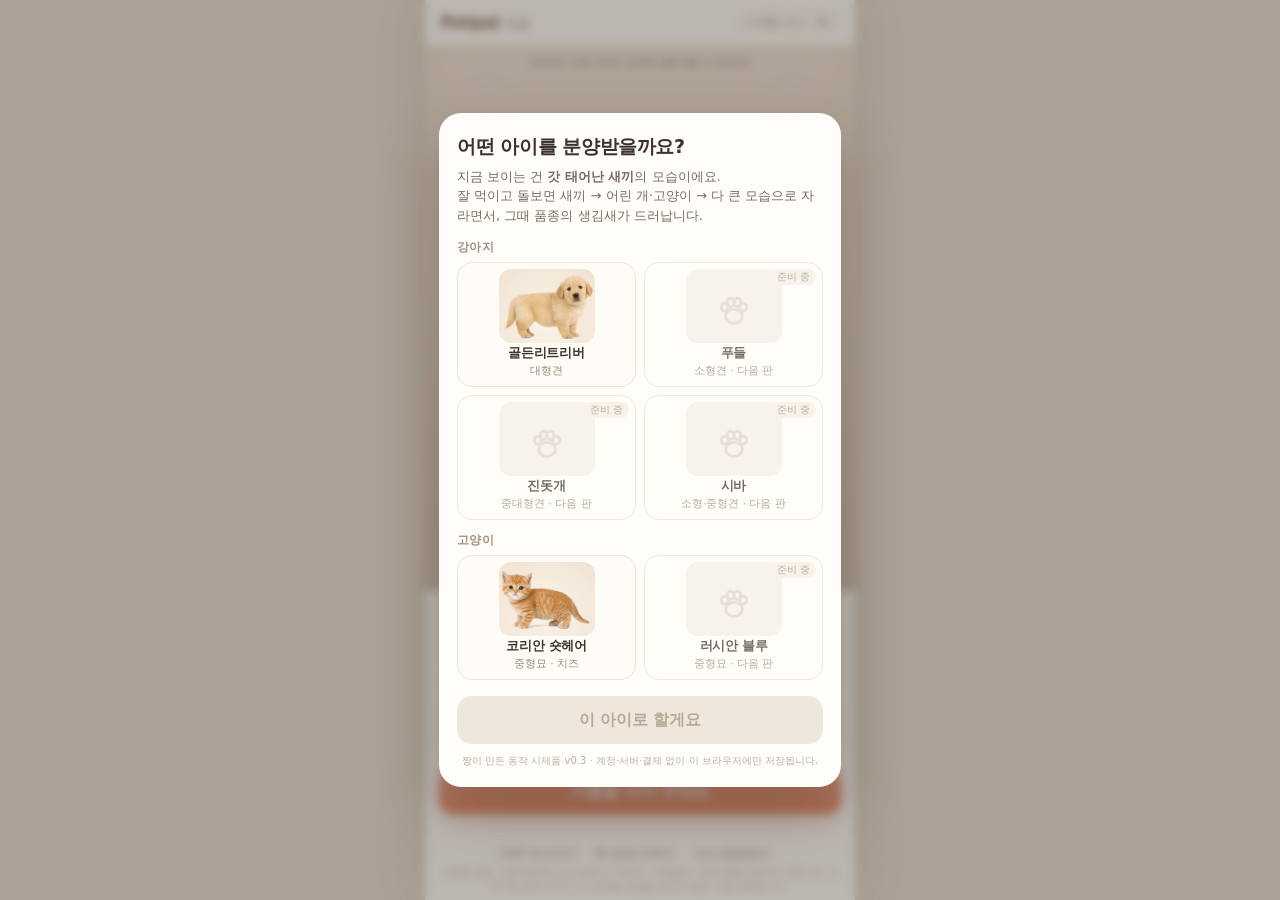
==== commit bd0a463f: "Petpal v0.3 — 아기로 시작해 세 단계로 자라며 품종 형태가 드러나는 시제품 (v0.2는 v0.2/로)" ====
--- a/index.html
+++ b/index.html
@@ -4,7 +4,7 @@
 <meta charset="utf-8" />
 <meta name="viewport" content="width=device-width, initial-scale=1, viewport-fit=cover" />
 <meta name="color-scheme" content="light" />
-<title>펫팔 Petpal — 동작 시제품 v0.2</title>
+<title>펫팔 Petpal — 동작 시제품 v0.3</title>
 <link rel="stylesheet" href="style.css" />
 </head>
 <body>
@@ -12,7 +12,7 @@
 
   <header class="topbar">
     <div class="brand"><span class="brand-en">Petpal</span><span class="brand-kr">펫팔</span></div>
-    <div class="ver">시제품 v0.2 · 3D</div>
+    <div class="ver">시제품 v0.3 · 3D</div>
   </header>
 
   <main class="stage" id="stage" data-tod="day">
@@ -27,12 +27,15 @@
       <div class="prop bowl" id="bowlWater">
         <svg viewBox="0 0 64 40"><ellipse cx="32" cy="36" rx="26" ry="4" fill="#000" opacity=".10"/><path d="M6 12h52a3 3 0 0 1 3 3.2C60 26 48 34 32 34S4 26 3 15.2A3 3 0 0 1 6 12Z" fill="#9FB9C9"/><ellipse cx="32" cy="12" rx="26" ry="5" fill="#6FA3C4"/><ellipse cx="32" cy="12" rx="20" ry="3.4" fill="#BFE0F2"/></svg>
       </div>
+      <div class="prop toy" id="toyBall">
+        <svg viewBox="0 0 40 40"><circle cx="20" cy="21" r="13" fill="#EE9AA8"/><path d="M8 15c7 4 17 4 24 0" stroke="#FFF6F0" stroke-width="2.4" fill="none" opacity=".85"/><ellipse cx="20" cy="35" rx="12" ry="2.6" fill="#000" opacity=".10"/></svg>
+      </div>
     </div>
 
     <div class="effects" id="effects" aria-hidden="true"></div>
     <div class="bubble" id="bubble" hidden></div>
     <p class="narration" id="narration"></p>
-    <p class="dragHint" id="dragHint">강아지를 좌우로 드래그하면 입체로 돌려 볼 수 있어요</p>
+    <p class="dragHint" id="dragHint">좌우로 드래그하면 입체로 돌려 볼 수 있어요</p>
   </main>
 
   <section class="panel">
@@ -72,7 +75,7 @@
       </button>
       <button type="button" class="care" id="btnWalk">
         <svg viewBox="0 0 24 24" aria-hidden="true"><ellipse cx="12" cy="15.8" rx="5.1" ry="4.2" fill="currentColor"/><ellipse cx="6.6" cy="10.6" rx="2.1" ry="2.4" fill="currentColor"/><ellipse cx="10" cy="7.8" rx="2.1" ry="2.5" fill="currentColor"/><ellipse cx="14" cy="7.8" rx="2.1" ry="2.5" fill="currentColor"/><ellipse cx="17.4" cy="10.6" rx="2.1" ry="2.4" fill="currentColor"/></svg>
-        <span>산책</span>
+        <span id="walkLabel">산책</span>
       </button>
       <button type="button" class="care" id="btnPet">
         <svg viewBox="0 0 24 24" aria-hidden="true"><path d="M12 20.6c-.4 0-.8-.2-1.1-.4C6.6 17 3.4 13.9 3.4 10.4 3.4 7.5 5.7 5.3 8.4 5.3c1.5 0 2.8.7 3.6 1.8.8-1.1 2.1-1.8 3.6-1.8 2.7 0 5 2.2 5 5.1 0 3.5-3.2 6.6-7.5 9.8-.3.2-.7.4-1.1.4Z" fill="currentColor"/></svg>
@@ -86,11 +89,13 @@
   <footer class="tools">
     <button type="button" class="tool" id="skipBtn">하루 지나가기</button>
     <span class="dot">·</span>
+    <button type="button" class="tool" id="growBtn">한 단계 키우기</button>
+    <span class="dot">·</span>
     <button type="button" class="tool" id="resetBtn">다시 분양받기</button>
     <span class="calls" id="callCount"></span>
   </footer>
 
-  <p class="protoNote">시험용 설정 · 실제 설계는 약 1년에 다 자라고, 성장 속도는 그보다 빠르게 잡았습니다.</p>
+  <p class="protoNote">시험용 설정 · 실제 설계는 약 1년에 다 자라고, 시제품은 그보다 훨씬 빠르게 자랍니다. 아래 '한 단계 키우기'는 단계별 모습을 보려고 넣은 시험 버튼입니다.</p>
   <div class="errBar" id="errBar" hidden></div>
 </div>
 
@@ -99,13 +104,13 @@
   <div class="sheet">
     <div class="step" id="stepBreed">
       <h1>어떤 아이를 분양받을까요?</h1>
-      <p class="lead">품종마다 생김새와 다 자랐을 때의 크기가 달라요.<br />한 마리를 고르면 그 품종의 새끼가 옵니다.</p>
+      <p class="lead">지금 보이는 건 <b>갓 태어난 새끼</b>의 모습이에요.<br />잘 먹이고 돌보면 새끼 → 어린 개·고양이 → 다 큰 모습으로 자라면서, 그때 품종의 생김새가 드러납니다.</p>
       <p class="groupTitle">강아지</p>
       <div class="grid" id="gridDog"></div>
       <p class="groupTitle">고양이</p>
       <div class="grid" id="gridCat"></div>
       <button type="button" class="primary" id="breedOk" disabled>이 아이로 할게요</button>
-      <p class="fine">짱이 만든 동작 시제품 v0.2 · 계정·서버·결제 없이 이 브라우저에만 저장됩니다.</p>
+      <p class="fine">짱이 만든 동작 시제품 v0.3 · 계정·서버·결제 없이 이 브라우저에만 저장됩니다.</p>
     </div>
     <div class="step" id="stepName" hidden>
       <div class="picked" id="pickedArt"></div>
--- a/style.css
+++ b/style.css
@@ -1,4 +1,4 @@
-/* 펫팔 v0.2 — 스타일
+/* 펫팔 v0.3 — 스타일
    사진 배경 + 3D 캔버스. 바깥 라이브러리 없음(three.min.js는 저장소 안). */
 
 :root {
@@ -118,7 +118,8 @@
   transition: opacity .25s, transform .3s;
 }
 .prop.on { opacity: 1; transform: none; }
-.bowl { left: 36%; bottom: 10.5%; width: 78px; }
+.bowl { left: 40%; bottom: 15%; width: 70px; }
+.toy  { left: 66%; bottom: 15%; width: 48px; }
 .bowl svg { width: 100%; height: auto; display: block; }
 
 .effects { position: absolute; inset: 0; overflow: hidden; pointer-events: none; z-index: 4; }
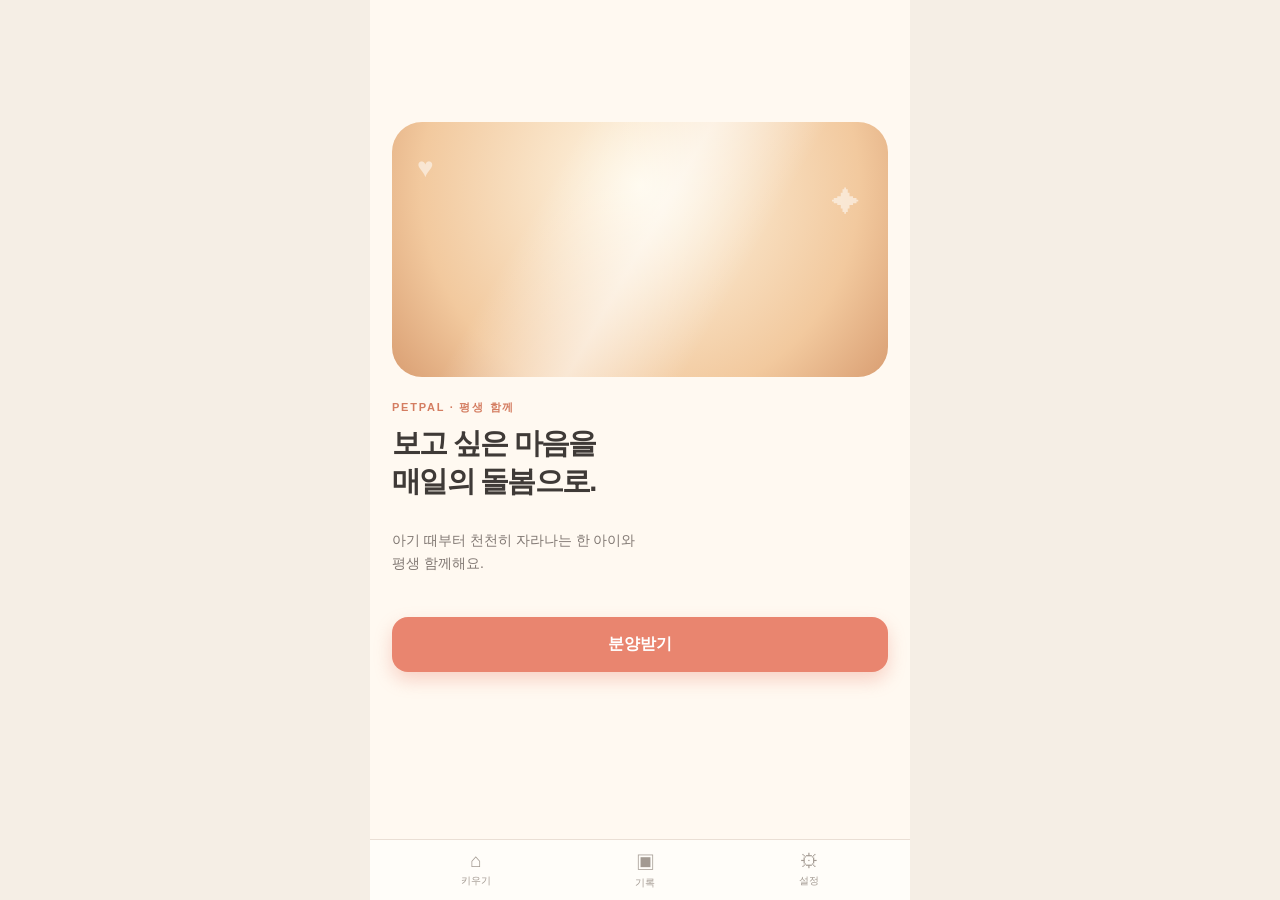
==== commit bd43b93d: "수정" ====
--- a/index.html
+++ b/index.html
@@ -1,131 +1,54 @@
-<!DOCTYPE html>
+<!doctype html>
 <html lang="ko">
 <head>
-<meta charset="utf-8" />
-<meta name="viewport" content="width=device-width, initial-scale=1, viewport-fit=cover" />
-<meta name="color-scheme" content="light" />
-<title>펫팔 Petpal — 동작 시제품 v0.3</title>
-<link rel="stylesheet" href="style.css" />
+  <meta charset="utf-8">
+  <meta name="viewport" content="width=device-width, initial-scale=1, viewport-fit=cover">
+  <title>펫팔 · 평생 함께</title>
+  <link rel="stylesheet" href="style.css">
 </head>
 <body>
-<div id="app">
-
-  <header class="topbar">
-    <div class="brand"><span class="brand-en">Petpal</span><span class="brand-kr">펫팔</span></div>
-    <div class="ver">시제품 v0.3 · 3D</div>
-  </header>
-
-  <main class="stage" id="stage" data-tod="day">
-    <div class="scene" id="scene" aria-hidden="true"></div>
-    <div class="scrim" aria-hidden="true"></div>
-    <canvas id="petCanvas" class="petCanvas"></canvas>
-
-    <div class="props" id="props" aria-hidden="true">
-      <div class="prop bowl" id="bowlFood">
-        <svg viewBox="0 0 64 40"><ellipse cx="32" cy="36" rx="26" ry="4" fill="#000" opacity=".10"/><path d="M6 12h52a3 3 0 0 1 3 3.2C60 26 48 34 32 34S4 26 3 15.2A3 3 0 0 1 6 12Z" fill="#C9834E"/><ellipse cx="32" cy="12" rx="26" ry="5" fill="#8A5A33"/><circle cx="24" cy="11" r="3" fill="#A9703F"/><circle cx="32" cy="10" r="3.2" fill="#A9703F"/><circle cx="40" cy="11" r="2.8" fill="#A9703F"/></svg>
+  <main id="app" aria-live="polite"></main>
+  <template id="adoption-template">
+    <section class="adoption">
+      <div class="welcome-showcase"><div class="hero-light"></div><div id="welcome-pets" class="welcome-pets"></div><span class="paw p1">♥</span><span class="paw p2">✦</span></div><p class="eyebrow">PETPAL · 평생 함께</p>
+      <h1>보고 싶은 마음을<br>매일의 돌봄으로.</h1>
+      <p class="intro">아기 때부터 천천히 자라나는 한 아이와<br>평생 함께해요.</p>
+      <button class="primary wide" data-action="start-adoption">분양받기</button>
+    </section>
+  </template>
+  <template id="setup-template">
+    <section class="setup"><button class="back" data-action="back-welcome">‹</button>
+      <p class="eyebrow">첫 만남</p><h1>어떤 아이와<br>함께할까요?</h1>
+      <div id="breed-playground" class="breed-playground"></div>
+      <div class="breed-grid">
+        <button class="breed-card" data-breed="golden"><span class="breed-icon dog-icon">골든</span><b>골든리트리버</b><small>따뜻하고 다정한 친구</small></button>
+        <button class="breed-card" data-breed="ksh"><span class="breed-icon cat-icon">태비</span><b>코리안 숏헤어</b><small>조용히 곁을 지키는 친구</small></button>
       </div>
-      <div class="prop bowl" id="bowlWater">
-        <svg viewBox="0 0 64 40"><ellipse cx="32" cy="36" rx="26" ry="4" fill="#000" opacity=".10"/><path d="M6 12h52a3 3 0 0 1 3 3.2C60 26 48 34 32 34S4 26 3 15.2A3 3 0 0 1 6 12Z" fill="#9FB9C9"/><ellipse cx="32" cy="12" rx="26" ry="5" fill="#6FA3C4"/><ellipse cx="32" cy="12" rx="20" ry="3.4" fill="#BFE0F2"/></svg>
+    </section>
+  </template>
+  <template id="name-template">
+    <section class="naming"><button class="back" data-action="back-breed">‹</button>
+      <p class="eyebrow">새끼 모습 · 눈을 마주쳤어요</p><div id="preview-pet" class="preview-pet"></div><p class="preview-caption">이름을 들으면 귀를 쫑긋 세울 거예요.</p>
+      <h1><span id="chosen-breed"></span>에게<br>이름을 선물해 주세요.</h1>
+      <label class="name-input"><span>이름 (한글 또는 영문, 2~10자)</span><input id="name-field" maxlength="10" autocomplete="off" placeholder="예: 구름" autofocus></label>
+      <p id="name-help" class="form-help">부를수록 이 이름을 알아갈 거예요.</p>
+      <button class="primary wide" data-action="complete-adoption">함께하기</button>
+    </section>
+  </template>
+  <template id="home-template">
+    <section class="home">
+      <header><div><p class="eyebrow">평생 함께</p><h1 id="pet-title"></h1></div><button class="day-skip" data-action="skip-day" title="시험용">+ 하루</button></header>
+      <div class="home-scene" id="home-scene"><div class="home-detail" id="home-detail"></div><div class="window"></div><div class="plant">🌿</div><div class="speech" id="speech"></div><div id="pet-art" class="pet-art"></div><div id="effect" class="effect"></div></div>
+      <button class="call-button" data-action="call-name">“<span id="call-name"></span>” 부르기</button>
+      <p class="learning" id="learning"></p>
+      <div class="meters" id="meters"></div>
+      <div class="care-actions">
+        <button data-action="feed"><span>🍚</span>밥 주기</button><button data-action="walk"><span>🦮</span>산책하기</button><button data-action="play"><span>🧶</span>놀아주기</button><button data-action="pet"><span>🫳</span>쓰다듬기</button><button data-action="open-settings"><span>⚙</span>설정</button>
       </div>
-      <div class="prop toy" id="toyBall">
-        <svg viewBox="0 0 40 40"><circle cx="20" cy="21" r="13" fill="#EE9AA8"/><path d="M8 15c7 4 17 4 24 0" stroke="#FFF6F0" stroke-width="2.4" fill="none" opacity=".85"/><ellipse cx="20" cy="35" rx="12" ry="2.6" fill="#000" opacity=".10"/></svg>
-      </div>
-    </div>
-
-    <div class="effects" id="effects" aria-hidden="true"></div>
-    <div class="bubble" id="bubble" hidden></div>
-    <p class="narration" id="narration"></p>
-    <p class="dragHint" id="dragHint">좌우로 드래그하면 입체로 돌려 볼 수 있어요</p>
-  </main>
-
-  <section class="panel">
-    <div class="who">
-      <span class="name" id="whoName">이름</span>
-      <span class="meta" id="whoMeta"></span>
-    </div>
-    <div class="bars">
-      <div class="barRow">
-        <span class="bl">배부름</span>
-        <span class="track"><i id="barFull" class="full"></i></span>
-        <span class="bv" id="numFull">0</span>
-      </div>
-      <div class="barRow">
-        <span class="bl">기분</span>
-        <span class="track"><i id="barMood" class="mood"></i></span>
-        <span class="bv" id="numMood">0</span>
-      </div>
-      <div class="barRow">
-        <span class="bl">성장</span>
-        <span class="track"><i id="barGrow" class="grow"></i></span>
-        <span class="bv" id="numGrow">새끼</span>
-      </div>
-    </div>
-    <p class="stall" id="stall" hidden></p>
-  </section>
-
-  <section class="controls">
-    <div class="careRow">
-      <button type="button" class="care" id="btnFeed">
-        <svg viewBox="0 0 24 24" aria-hidden="true"><path d="M3.2 11.6h17.6a1 1 0 0 1 1 1.1C21.3 17.3 17.4 20.6 12 20.6S2.7 17.3 2.2 12.7a1 1 0 0 1 1-1.1Z" fill="currentColor"/><circle cx="9" cy="9.4" r="1.5" fill="#fff" opacity=".85"/><circle cx="13" cy="8.6" r="1.4" fill="#fff" opacity=".85"/><circle cx="16.4" cy="9.6" r="1.3" fill="#fff" opacity=".85"/></svg>
-        <span>밥</span>
-      </button>
-      <button type="button" class="care" id="btnWater">
-        <svg viewBox="0 0 24 24" aria-hidden="true"><path d="M12 3.2c.4 0 .7.2.9.5 1.3 2.1 5.2 8 5.2 10.6a6.1 6.1 0 0 1-12.2 0c0-2.6 3.9-8.5 5.2-10.6.2-.3.5-.5.9-.5Z" fill="currentColor"/></svg>
-        <span>물</span>
-      </button>
-      <button type="button" class="care" id="btnWalk">
-        <svg viewBox="0 0 24 24" aria-hidden="true"><ellipse cx="12" cy="15.8" rx="5.1" ry="4.2" fill="currentColor"/><ellipse cx="6.6" cy="10.6" rx="2.1" ry="2.4" fill="currentColor"/><ellipse cx="10" cy="7.8" rx="2.1" ry="2.5" fill="currentColor"/><ellipse cx="14" cy="7.8" rx="2.1" ry="2.5" fill="currentColor"/><ellipse cx="17.4" cy="10.6" rx="2.1" ry="2.4" fill="currentColor"/></svg>
-        <span id="walkLabel">산책</span>
-      </button>
-      <button type="button" class="care" id="btnPet">
-        <svg viewBox="0 0 24 24" aria-hidden="true"><path d="M12 20.6c-.4 0-.8-.2-1.1-.4C6.6 17 3.4 13.9 3.4 10.4 3.4 7.5 5.7 5.3 8.4 5.3c1.5 0 2.8.7 3.6 1.8.8-1.1 2.1-1.8 3.6-1.8 2.7 0 5 2.2 5 5.1 0 3.5-3.2 6.6-7.5 9.8-.3.2-.7.4-1.1.4Z" fill="currentColor"/></svg>
-        <span>쓰다듬</span>
-      </button>
-    </div>
-    <button type="button" class="call" id="callBtn">이름을 지어 주세요</button>
-    <p class="hint" id="callHint"></p>
-  </section>
-
-  <footer class="tools">
-    <button type="button" class="tool" id="skipBtn">하루 지나가기</button>
-    <span class="dot">·</span>
-    <button type="button" class="tool" id="growBtn">한 단계 키우기</button>
-    <span class="dot">·</span>
-    <button type="button" class="tool" id="resetBtn">다시 분양받기</button>
-    <span class="calls" id="callCount"></span>
-  </footer>
-
-  <p class="protoNote">시험용 설정 · 실제 설계는 약 1년에 다 자라고, 시제품은 그보다 훨씬 빠르게 자랍니다. 아래 '한 단계 키우기'는 단계별 모습을 보려고 넣은 시험 버튼입니다.</p>
-  <div class="errBar" id="errBar" hidden></div>
-</div>
-
-<!-- 분양 → 이름 -->
-<div class="overlay" id="adopt" hidden>
-  <div class="sheet">
-    <div class="step" id="stepBreed">
-      <h1>어떤 아이를 분양받을까요?</h1>
-      <p class="lead">지금 보이는 건 <b>갓 태어난 새끼</b>의 모습이에요.<br />잘 먹이고 돌보면 새끼 → 어린 개·고양이 → 다 큰 모습으로 자라면서, 그때 품종의 생김새가 드러납니다.</p>
-      <p class="groupTitle">강아지</p>
-      <div class="grid" id="gridDog"></div>
-      <p class="groupTitle">고양이</p>
-      <div class="grid" id="gridCat"></div>
-      <button type="button" class="primary" id="breedOk" disabled>이 아이로 할게요</button>
-      <p class="fine">짱이 만든 동작 시제품 v0.3 · 계정·서버·결제 없이 이 브라우저에만 저장됩니다.</p>
-    </div>
-    <div class="step" id="stepName" hidden>
-      <div class="picked" id="pickedArt"></div>
-      <h1 id="stepNameTitle">이름을 지어 주세요</h1>
-      <p class="lead" id="stepNameLead"></p>
-      <input id="nameInput" type="text" maxlength="8" placeholder="예: 몽이" autocomplete="off" spellcheck="false" />
-      <button type="button" class="primary" id="nameOk" disabled>이 이름으로 부를게요</button>
-      <button type="button" class="ghost" id="backBtn">품종 다시 고르기</button>
-    </div>
-  </div>
-</div>
-
-<script src="lib/three.min.js"></script>
-<script src="assets/manifest.js"></script>
-<script src="pet3d.js"></script>
-<script src="app.js"></script>
-</body>
-</html>
+    </section>
+  </template>
+  <template id="record-template"><section class="subpage"><h1>우리의 기록</h1><div class="record-hero" id="record-pet"></div><div class="record-list" id="record-list"></div></section></template>
+  <template id="settings-template"><section class="subpage"><h1>설정</h1><div class="setting-box"><h2>돌봄 시간표</h2><p>정해진 시간에 돌보면 건강점수가 차곡차곡 쌓여요.</p><div class="schedule"><label>밥 주는 시간 <input id="food-time" type="time"></label><label>산책 시간 <input id="walk-time" type="time"></label><label>산책 유지(분) <input id="walk-min" type="number" min="1" max="180"></label><label>놀이 시간 <input id="play-time" type="time"></label><label>놀이 유지(분) <input id="play-min" type="number" min="1" max="180"></label><label>잠자는 시간 <input id="sleep-time" type="time"></label></div><button class="secondary" data-action="save-schedule">시간표 저장</button></div><div class="setting-box score-box"><h2>누적 건강점수</h2><strong id="score-number"></strong><p id="score-label"></p></div><div class="setting-box"><h2>이름 바꾸기</h2><p>이름을 바꾸면 새 이름을 다시 알아가는 시간이 필요해요.</p><input id="rename-field" maxlength="10" placeholder="새 이름"><button class="secondary" data-action="rename">이름 바꾸기</button></div><div class="setting-box danger"><h2>처음부터</h2><p>함께한 기록이 모두 사라집니다.</p><button class="danger-btn" data-action="reset">처음부터 시작하기</button></div></section></template>
+  <nav id="tabs" class="tabs" hidden><button data-tab="home">⌂<span>키우기</span></button><button data-tab="record">▣<span>기록</span></button><button data-tab="settings">⚙<span>설정</span></button></nav>
+  <script src="app.js"></script>
+</body></html>
--- a/style.css
+++ b/style.css
@@ -1,516 +1 @@
-/* 펫팔 v0.3 — 스타일
-   사진 배경 + 3D 캔버스. 바깥 라이브러리 없음(three.min.js는 저장소 안). */
-
-:root {
-  --ink: #3E332C;
-  --muted: #9A8B7F;
-  --line: #EFE3D2;
-  --card: #FFFDF9;
-  --accent: #E98B6A;
-  --accent-2: #F2A98C;
-  --full: #E9A96B;
-  --mood: #EE9AA8;
-  --grow: #8FBF7F;
-}
-
-* { box-sizing: border-box; -webkit-tap-highlight-color: transparent; }
-html, body { margin: 0; height: 100%; }
-
-body {
-  background: #E7DED0;
-  color: var(--ink);
-  font-family: "Apple SD Gothic Neo", Pretendard, "Noto Sans KR", "Malgun Gothic", system-ui, -apple-system, sans-serif;
-  font-size: 15px;
-  line-height: 1.45;
-  display: flex;
-  justify-content: center;
-  align-items: stretch;
-  overflow: hidden;
-}
-
-[hidden] { display: none !important; }
-
-#app {
-  position: relative;
-  width: 100%;
-  max-width: 430px;
-  height: 100vh;
-  height: 100dvh;
-  display: flex;
-  flex-direction: column;
-  background: var(--card);
-  box-shadow: 0 0 48px rgba(90, 70, 50, .14);
-  overflow: hidden;
-}
-
-/* ── 상단 ───────────────────────────────── */
-.topbar {
-  flex: 0 0 auto;
-  height: 46px;
-  padding: 0 16px;
-  display: flex;
-  align-items: center;
-  justify-content: space-between;
-  border-bottom: 1px solid rgba(239, 227, 210, .7);
-  background: var(--card);
-  z-index: 6;
-}
-.brand { display: flex; align-items: baseline; gap: 6px; }
-.brand-en { font-size: 16px; font-weight: 700; letter-spacing: .2px; color: #7A5C46; }
-.brand-kr { font-size: 11.5px; color: var(--muted); }
-.ver {
-  font-size: 10.5px;
-  color: var(--muted);
-  border: 1px solid var(--line);
-  border-radius: 999px;
-  padding: 2px 8px;
-}
-
-/* ── 무대 ───────────────────────────────── */
-.stage {
-  position: relative;
-  flex: 1 1 auto;
-  min-height: 300px;
-  overflow: hidden;
-  background: #E9DCCB;
-  touch-action: pan-y;
-}
-.scene {
-  position: absolute;
-  inset: 0;
-  background-size: cover;
-  background-position: 50% 62%;
-  transform: scale(1.02);
-}
-.stage[data-tod="night"] .scene { filter: brightness(.72) saturate(.86) hue-rotate(-8deg); }
-.stage[data-tod="morning"] .scene { filter: brightness(1.04) saturate(1.02); }
-.stage[data-tod="evening"] .scene { filter: brightness(.9) saturate(1.08) sepia(.12); }
-
-/* 사진을 이어 붙이는 느낌을 줄이는 그라데이션 */
-.scrim {
-  position: absolute;
-  inset: 0;
-  pointer-events: none;
-  background:
-    radial-gradient(120% 80% at 50% 36%, rgba(255, 250, 240, 0) 40%, rgba(120, 92, 64, .10) 100%),
-    linear-gradient(180deg, rgba(255, 253, 246, .28) 0%, rgba(255, 253, 246, 0) 26%, rgba(60, 42, 28, .07) 100%);
-}
-.stage[data-tod="night"] .scrim {
-  background:
-    radial-gradient(120% 80% at 50% 36%, rgba(255, 240, 210, .06) 0%, rgba(40, 30, 24, .22) 100%);
-}
-
-.petCanvas {
-  position: absolute;
-  inset: 0;
-  width: 100%;
-  height: 100%;
-  display: block;
-  z-index: 2;
-}
-
-.props { position: absolute; inset: 0; pointer-events: none; z-index: 3; }
-.prop {
-  position: absolute;
-  width: 64px;
-  opacity: 0;
-  transform: translateY(6px) scale(.9);
-  transition: opacity .25s, transform .3s;
-}
-.prop.on { opacity: 1; transform: none; }
-.bowl { left: 40%; bottom: 15%; width: 70px; }
-.toy  { left: 66%; bottom: 15%; width: 48px; }
-.bowl svg { width: 100%; height: auto; display: block; }
-
-.effects { position: absolute; inset: 0; overflow: hidden; pointer-events: none; z-index: 4; }
-.fx {
-  position: absolute;
-  width: 26px;
-  height: 26px;
-  animation: fxUp 1.35s ease-out forwards;
-}
-.fx svg { width: 100%; height: 100%; display: block; }
-@keyframes fxUp {
-  0%   { opacity: 0; transform: translateY(8px) scale(.45); }
-  18%  { opacity: 1; transform: translateY(0) scale(1); }
-  100% { opacity: 0; transform: translateY(-70px) scale(1.06); }
-}
-
-.bubble {
-  position: absolute;
-  left: 50%;
-  top: 13%;
-  transform: translateX(-50%);
-  max-width: 176px;
-  padding: 7px 15px;
-  background: #fff;
-  border-radius: 16px;
-  font-size: 15px;
-  font-weight: 600;
-  line-height: 1.3;
-  color: #5C4B3F;
-  text-align: center;
-  box-shadow: 0 8px 20px rgba(80, 60, 40, .16);
-  animation: pop .26s cubic-bezier(.2, 1.5, .4, 1);
-  z-index: 5;
-}
-.bubble::after {
-  content: "";
-  position: absolute;
-  left: 50%;
-  bottom: -5px;
-  width: 12px;
-  height: 12px;
-  background: #fff;
-  border-radius: 2px;
-  transform: translateX(-50%) rotate(45deg);
-}
-@keyframes pop {
-  0% { opacity: 0; transform: translateX(-50%) scale(.72); }
-  100% { opacity: 1; transform: translateX(-50%) scale(1); }
-}
-
-.narration {
-  position: absolute;
-  left: 14px;
-  right: 14px;
-  bottom: 8px;
-  margin: 0;
-  min-height: 17px;
-  padding: 4px 12px;
-  border-radius: 999px;
-  background: rgba(255, 252, 246, .78);
-  text-align: center;
-  font-size: 12.5px;
-  color: #55473C;
-  z-index: 5;
-  opacity: 0;
-  transition: opacity .35s;
-  backdrop-filter: blur(2px);
-}
-
-.dragHint {
-  position: absolute;
-  left: 0;
-  right: 0;
-  top: 9px;
-  margin: 0;
-  text-align: center;
-  font-size: 10.5px;
-  color: rgba(90, 72, 56, .62);
-  z-index: 5;
-  transition: opacity .6s;
-  pointer-events: none;
-}
-.dragHint.off { opacity: 0; }
-
-/* ── 상태판 ─────────────────────────────── */
-.panel {
-  flex: 0 0 auto;
-  padding: 9px 18px 4px;
-  background: var(--card);
-  border-top: 1px solid var(--line);
-}
-.who { display: flex; align-items: baseline; gap: 6px; margin-bottom: 6px; }
-.who .name { font-size: 16px; font-weight: 700; letter-spacing: -.2px; }
-.who .meta { font-size: 11.5px; color: var(--muted); }
-
-.bars { display: grid; gap: 5px; }
-.barRow { display: grid; grid-template-columns: 44px 1fr 62px; align-items: center; gap: 8px; }
-.bl { font-size: 11px; color: var(--muted); }
-.track {
-  position: relative;
-  height: 7px;
-  background: #F3EADC;
-  border-radius: 999px;
-  overflow: hidden;
-}
-.track > i {
-  position: absolute;
-  inset: 0 auto 0 0;
-  width: 0;
-  border-radius: 999px;
-  transition: width .5s cubic-bezier(.2, .9, .3, 1), background-color .4s;
-  display: block;
-}
-.track > i.full { background: var(--full); }
-.track > i.mood { background: var(--mood); }
-.track > i.grow { background: var(--grow); }
-.track > i.low  { background: #D9B6A4; }
-.bv { font-size: 11px; color: var(--muted); text-align: right; }
-.stall { margin: 5px 0 0; font-size: 11.5px; color: #B4805E; }
-
-/* ── 돌봄 버튼 ──────────────────────────── */
-.controls { flex: 0 0 auto; padding: 10px 14px 6px; background: var(--card); }
-.careRow { display: grid; grid-template-columns: repeat(4, 1fr); gap: 7px; }
-.care {
-  appearance: none;
-  border: 1px solid var(--line);
-  background: #FFFCF6;
-  border-radius: 14px;
-  padding: 8px 2px 7px;
-  display: flex;
-  flex-direction: column;
-  align-items: center;
-  gap: 3px;
-  font: inherit;
-  font-size: 12px;
-  font-weight: 600;
-  color: #6B5849;
-  cursor: pointer;
-  transition: transform .12s, background .2s, box-shadow .2s;
-}
-.care svg { width: 21px; height: 21px; display: block; }
-.care:active { transform: scale(.94); background: #FFF1E4; }
-#btnFeed  { color: #C0763F; }
-#btnWater { color: #4E93C4; }
-#btnWalk  { color: #7FA45E; }
-#btnPet   { color: #DC7C8C; }
-
-.call {
-  appearance: none;
-  width: 100%;
-  margin-top: 8px;
-  height: 46px;
-  border: 0;
-  border-radius: 15px;
-  background: linear-gradient(180deg, var(--accent-2), var(--accent));
-  color: #fff;
-  font: inherit;
-  font-size: 16px;
-  font-weight: 700;
-  letter-spacing: -.2px;
-  cursor: pointer;
-  box-shadow: 0 6px 14px rgba(233, 139, 106, .26);
-  transition: transform .12s, box-shadow .2s;
-}
-.call:active { transform: scale(.98); }
-.call.dim { background: #EFE4D8; color: #A89583; box-shadow: none; }
-
-.hint {
-  margin: 6px 0 0;
-  min-height: 15px;
-  text-align: center;
-  font-size: 11.5px;
-  color: var(--muted);
-}
-
-/* ── 아래 도구 ──────────────────────────── */
-.tools {
-  flex: 0 0 auto;
-  display: flex;
-  align-items: center;
-  justify-content: center;
-  gap: 6px;
-  padding: 0 14px 2px;
-  background: var(--card);
-}
-.tool {
-  appearance: none;
-  border: 0;
-  background: none;
-  font: inherit;
-  font-size: 11.5px;
-  color: #A09284;
-  padding: 4px 2px;
-  cursor: pointer;
-  text-decoration: underline;
-  text-underline-offset: 2px;
-  text-decoration-color: #E2D6C6;
-}
-.tool:active { color: var(--accent); }
-.tool.armed { color: #C85555; text-decoration-color: #E9B2B2; }
-.dot { color: #D9CCBC; font-size: 11px; }
-.calls { font-size: 11px; color: #B9AC9E; margin-left: 4px; }
-.protoNote {
-  flex: 0 0 auto;
-  margin: 0;
-  padding: 0 14px 8px;
-  text-align: center;
-  font-size: 9.5px;
-  color: #C0B4A6;
-  line-height: 1.3;
-  background: var(--card);
-}
-
-.errBar {
-  position: absolute;
-  left: 8px;
-  right: 8px;
-  bottom: 8px;
-  z-index: 40;
-  padding: 7px 10px;
-  border-radius: 10px;
-  background: #FBEAEA;
-  border: 1px solid #EFC7C7;
-  color: #B24A4A;
-  font-size: 11px;
-  line-height: 1.35;
-  white-space: pre-wrap;
-}
-
-/* ── 분양 화면 ──────────────────────────── */
-.overlay {
-  position: fixed;
-  inset: 0;
-  z-index: 20;
-  display: flex;
-  align-items: center;
-  justify-content: center;
-  padding: 14px;
-  background: rgba(58, 45, 36, .34);
-  backdrop-filter: blur(5px);
-  animation: fade .25s ease-out;
-}
-@keyframes fade { from { opacity: 0; } to { opacity: 1; } }
-
-.sheet {
-  width: 100%;
-  max-width: 402px;
-  max-height: 94vh;
-  max-height: 94dvh;
-  overflow-y: auto;
-  background: var(--card);
-  border-radius: 22px;
-  padding: 20px 18px 18px;
-  box-shadow: 0 24px 60px rgba(50, 35, 20, .28);
-  animation: rise .3s cubic-bezier(.2, 1.1, .4, 1);
-}
-@keyframes rise {
-  from { transform: translateY(16px) scale(.98); opacity: .6; }
-  to   { transform: none; opacity: 1; }
-}
-
-.sheet h1 { margin: 0 0 6px; font-size: 19px; letter-spacing: -.4px; }
-.sheet .lead { margin: 0 0 14px; font-size: 13px; color: #7A6B5D; line-height: 1.5; }
-
-.groupTitle {
-  margin: 12px 0 6px;
-  font-size: 11.5px;
-  font-weight: 700;
-  color: #A08F7D;
-  letter-spacing: .3px;
-}
-
-.grid { display: grid; grid-template-columns: 1fr 1fr; gap: 8px; }
-
-.bc {
-  position: relative;
-  appearance: none;
-  border: 1.5px solid var(--line);
-  background: #FFFCF7;
-  border-radius: 15px;
-  padding: 6px 4px 8px;
-  display: flex;
-  flex-direction: column;
-  align-items: center;
-  gap: 1px;
-  font: inherit;
-  color: inherit;
-  cursor: pointer;
-  transition: border-color .18s, background .18s, transform .12s, box-shadow .18s;
-}
-.bc:active { transform: scale(.97); }
-.bc[aria-pressed="true"] {
-  border-color: var(--accent);
-  background: #FFF5EE;
-  box-shadow: 0 0 0 3px rgba(233, 139, 106, .13);
-}
-.bcArt {
-  width: 96px;
-  height: 74px;
-  display: flex;
-  align-items: flex-end;
-  justify-content: center;
-  border-radius: 12px;
-  background: radial-gradient(circle at 50% 70%, #FBF3E8 0%, #F3E8D9 70%, #EFE2D1 100%);
-  overflow: hidden;
-}
-.bcArt img { width: 100%; height: 100%; object-fit: contain; display: block; }
-.bcArt svg { width: 44px; height: 44px; display: block; opacity: .35; margin-bottom: 12px; }
-.bcName { font-size: 12.5px; font-weight: 700; letter-spacing: -.3px; }
-.bcTag { font-size: 10.5px; color: var(--muted); }
-.bcSoon .bcArt { background: #F4EFE7; }
-.bcSoon { cursor: default; opacity: .72; }
-.soonBadge {
-  position: absolute;
-  right: 6px;
-  top: 6px;
-  font-size: 9.5px;
-  color: #A08F7D;
-  background: #F5EEE3;
-  border-radius: 999px;
-  padding: 1px 6px;
-}
-
-.primary {
-  appearance: none;
-  width: 100%;
-  height: 48px;
-  margin-top: 16px;
-  border: 0;
-  border-radius: 15px;
-  background: linear-gradient(180deg, var(--accent-2), var(--accent));
-  color: #fff;
-  font: inherit;
-  font-size: 15.5px;
-  font-weight: 700;
-  cursor: pointer;
-  box-shadow: 0 8px 18px rgba(233, 139, 106, .26);
-}
-.primary:disabled {
-  background: #EFE7DC;
-  color: #B9A996;
-  box-shadow: none;
-  cursor: default;
-}
-.ghost {
-  appearance: none;
-  width: 100%;
-  height: 40px;
-  margin-top: 6px;
-  border: 0;
-  background: none;
-  font: inherit;
-  font-size: 12.5px;
-  color: var(--muted);
-  cursor: pointer;
-}
-.fine {
-  margin: 10px 0 0;
-  font-size: 10px;
-  line-height: 1.45;
-  color: #BCAF9F;
-  text-align: center;
-}
-
-.picked { display: flex; justify-content: center; margin: 2px 0 8px; }
-.picked .bcArt { width: 190px; height: 140px; }
-
-#nameInput {
-  width: 100%;
-  height: 50px;
-  margin-top: 4px;
-  padding: 0 16px;
-  border: 1.5px solid var(--line);
-  border-radius: 14px;
-  background: #FFFCF7;
-  font: inherit;
-  font-size: 17px;
-  font-weight: 600;
-  color: var(--ink);
-  text-align: center;
-  outline: none;
-  transition: border-color .18s, box-shadow .18s;
-}
-#nameInput:focus { border-color: var(--accent); box-shadow: 0 0 0 3px rgba(233, 139, 106, .12); }
-#nameInput::placeholder { color: #CFC2B3; font-weight: 500; }
-
-@media (max-width: 360px) {
-  .careRow { gap: 5px; }
-  .bcArt { width: 84px; height: 66px; }
-}
-
-@media (prefers-reduced-motion: reduce) {
-  *, *::before, *::after { animation-duration: .001s !important; animation-iteration-count: 1 !important; }
-}
+:root{--ink:#3f3a37;--muted:#817873;--cream:#fff9f1;--line:#eadfd5;--coral:#e9856f}*{box-sizing:border-box}body{margin:0;background:#f5eee5;color:var(--ink);font-family:"Malgun Gothic",Arial,sans-serif}button,input{font:inherit}button{border:0;cursor:pointer}#app{min-height:100vh;max-width:540px;margin:auto;background:var(--cream);padding:28px 22px 105px}.adoption,.setup,.naming{min-height:82vh;display:flex;flex-direction:column;justify-content:center}.eyebrow{letter-spacing:.16em;font-weight:700;font-size:11px;color:#d47d61;margin:0 0 9px}h1{font-size:29px;line-height:1.32;margin:0 0 14px;letter-spacing:-.06em}.intro,.setting-box p{color:var(--muted);line-height:1.65;font-size:14px}.primary{background:var(--coral);color:white;box-shadow:0 8px 18px #e9856f55;font-weight:bold;border-radius:16px;padding:17px}.wide{width:100%;margin-top:28px}.back{position:absolute;top:24px;left:20px;background:transparent;font-size:38px}.welcome-showcase{height:255px;position:relative;overflow:hidden;border-radius:30px;background:radial-gradient(circle at 50% 25%,#fff8e7,#f2c99e 70%,#d99e72);margin-bottom:23px}.hero-light{position:absolute;inset:0;background:linear-gradient(120deg,transparent 30%,#fff8 50%,transparent 68%);animation:shine 4s infinite}.welcome-pets{position:absolute;inset:8px;display:grid;place-items:end center}.welcome-pets .pet-svg{filter:drop-shadow(0 15px 10px #6c433544)}.paw{position:absolute;color:#fff8;font-size:28px;animation:float 2.5s infinite}.p1{left:25px;top:30px}.p2{right:28px;top:65px}.breed-playground{height:120px;position:relative;overflow:hidden;border-radius:22px;background:linear-gradient(#b9ddec 0 55%,#bcdb9f 55%);margin:12px 0}.breed-playground:before,.breed-playground:after{position:absolute;content:"";bottom:-15px;width:130px;height:75px;border-radius:90% 90% 0 0;background:#eecc9d;box-shadow:0 -9px #fff4}.breed-playground:before{left:8%;animation:chase 3s infinite alternate}.breed-playground:after{right:8%;background:#85898d;animation:chase 2.4s .5s infinite alternate}.breed-grid{display:grid;gap:13px;margin-top:16px}.breed-card{display:grid;grid-template-columns:72px 1fr;grid-template-rows:1fr 1fr;align-items:center;text-align:left;background:#fff;border:1px solid var(--line);border-radius:20px;padding:13px}.breed-icon{grid-row:span 2;font-size:11px;width:52px;height:52px;border-radius:50%;display:grid;place-items:center;background:#f3c47c;color:#85552c;font-weight:bold}.cat-icon{background:#ccd0d0;color:#54585c}.breed-card b{font-size:17px}.breed-card small{color:var(--muted)}.preview-pet{height:230px;display:grid;place-items:center}.preview-caption{text-align:center;color:var(--muted);font-size:12px;margin:-19px 0 15px}.name-input{display:block;background:#fff;border:1px solid var(--line);border-radius:15px;padding:11px 15px}.name-input span{display:block;color:var(--muted);font-size:11px}.name-input input,.setting-box input{width:100%;border:0;outline:0;font-size:20px;background:transparent}.form-help{font-size:12px;color:#a19084}header{display:flex;justify-content:space-between}.home header h1{font-size:25px}.day-skip{font-size:11px;background:#f1e6da;padding:7px;border-radius:9px}.home-scene{height:310px;position:relative;overflow:hidden;border-radius:28px;background:linear-gradient(#a8d7ee 0 54%,#bcd891 54%);margin:14px 0}.home-scene:has(.pet-art svg[aria-label="코리안 숏헤어"]){background:linear-gradient(#f6eee4 0 70%,#d6c0a2 70%)}.window{position:absolute;width:107px;height:88px;right:25px;top:26px;border:9px solid #fffaf2;background:#a9d4ea;box-shadow:inset 0 0 0 4px #d9b78d}.plant{position:absolute;bottom:45px;right:25px;font-size:45px}.home-detail{position:absolute;right:18px;bottom:27px;width:76px;height:56px;border-radius:8px;background:#e9936e;box-shadow:inset 0 0 0 7px #fff2}.home-detail:after{content:"";position:absolute;left:22px;top:-27px;border-left:17px solid transparent;border-right:17px solid transparent;border-bottom:27px solid #935a47}.home-scene:has(.pet-art svg[aria-label="코리안 숏헤어"]) .home-detail{background:#cf9b77;border-radius:50%;width:80px;height:38px}.speech{position:absolute;left:20px;top:23px;background:#fff;border-radius:18px;padding:11px 14px;font-size:13px;z-index:2}.pet-art{position:absolute;inset:30px 0 0;display:grid;place-items:end center}.effect{position:absolute;inset:0;text-align:center;font-size:32px;padding-top:100px}.call-button{width:100%;padding:16px;border-radius:16px;background:#ffe0cf;color:#a44c46;font-size:18px;font-weight:bold}.learning{text-align:center;font-size:12px;color:#987e70;height:18px;margin:9px}.meters{display:grid;grid-template-columns:1fr 1fr;gap:10px}.meter,.setting-box{background:#fff;border:1px solid #f1e8df;border-radius:14px;padding:11px;margin:10px 0;font-size:12px}.meter label,.record-row{display:flex;justify-content:space-between}.bar{height:6px;background:#f1eae4;border-radius:4px;overflow:hidden}.bar i{display:block;height:100%;background:#ef8f8d}.care-actions{display:grid;grid-template-columns:repeat(5,1fr);gap:5px}.care-actions button{background:#fff;border:1px solid var(--line);border-radius:14px;padding:9px 2px;font-size:10px}.care-actions span{display:block;font-size:19px}.tabs{position:fixed;bottom:0;left:50%;transform:translateX(-50%);width:min(540px,100%);padding:9px 19px;display:flex;justify-content:space-around;background:#fffdf9;border-top:1px solid var(--line)}.tabs button{background:transparent;color:#a39a92;font-size:19px;display:grid}.tabs span{font-size:10px}.tabs button.active{color:#df7966}.record-hero{height:205px;background:#fae8c9;border-radius:24px;display:grid;place-items:end center}.record-list{border-top:1px solid var(--line)}.record-row{padding:16px 4px;border-bottom:1px solid var(--line);font-size:14px}.record-row span{color:var(--muted)}.setting-box h2{font-size:16px;margin:0}.secondary,.danger-btn{width:100%;padding:12px;border-radius:11px;background:#f8ded0;color:#a25347;font-weight:bold}.danger-btn{background:#fff0f0;color:#c35f5f}.schedule{display:grid;grid-template-columns:1fr 1fr;gap:9px;margin:12px 0}.schedule label{font-size:11px;color:var(--muted)}.schedule input{display:block;font-size:14px!important;margin:3px 0!important;border:1px solid var(--line)!important;border-radius:8px;padding:7px!important}.score-box{background:linear-gradient(135deg,#fff1df,#fff)}.score-box strong{font-size:34px;color:#df7966}.pet-svg{overflow:visible}.pet-svg .tail{transform-origin:center;animation:wag .55s infinite alternate}.pet-svg.happy,.pet-svg.greet{animation:bounce .42s infinite alternate}.pet-svg.sad{transform:translateY(15px) scaleY(.92) rotate(3deg);filter:saturate(.7)}.pet-svg.walk{animation:run .25s infinite alternate}@keyframes wag{to{transform:rotate(16deg)}}@keyframes bounce{to{transform:translateY(-10px)}}@keyframes run{to{transform:translateX(14px)}}@keyframes chase{to{transform:translateX(50px) scale(.88)}}@keyframes shine{to{transform:translateX(120%)}}@keyframes float{50%{transform:translateY(-13px) rotate(15deg);opacity:.5}}
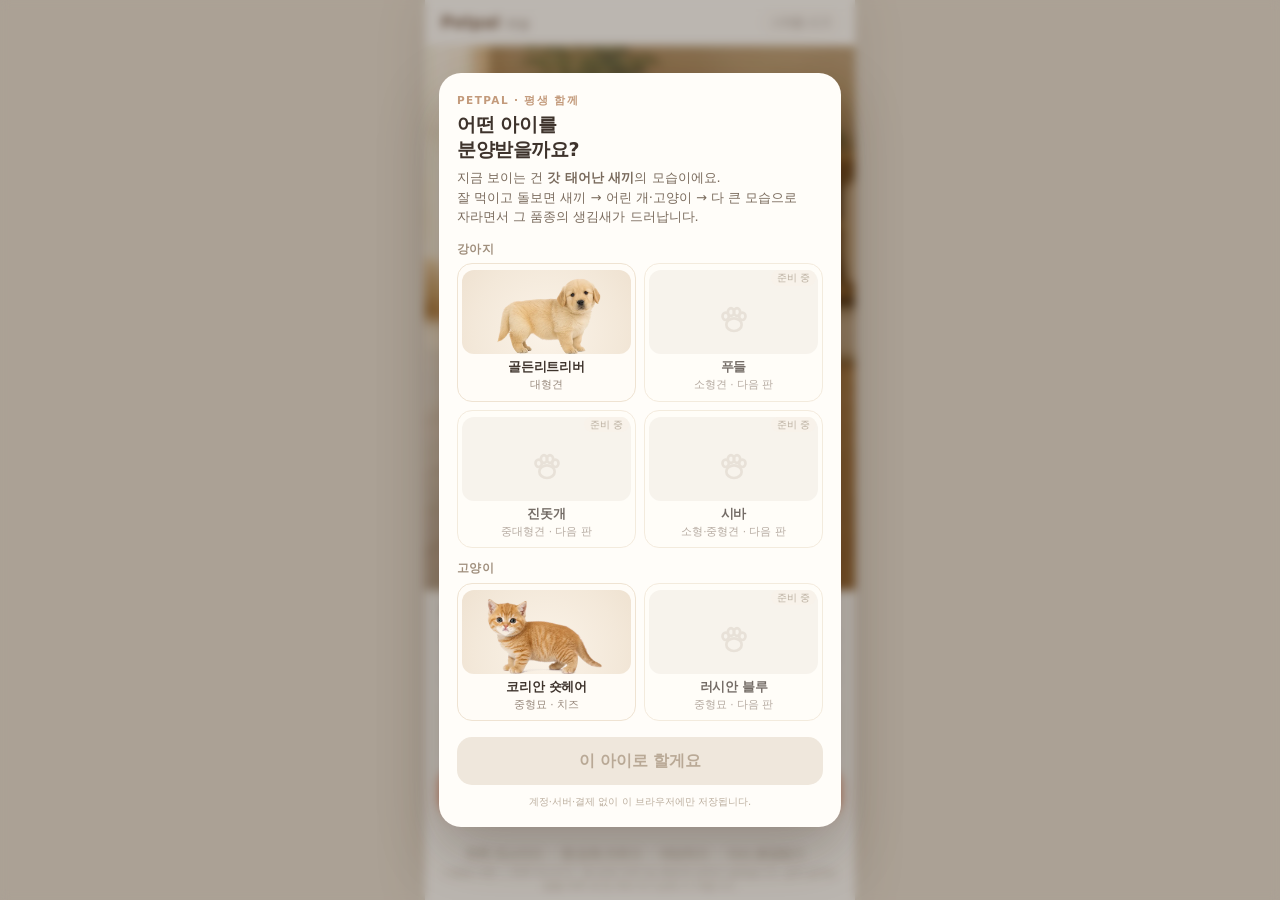
==== commit 03910bb1: "v1.0: 사진 2D판으로 메인 정리 — 3D는 experiment-3d/로 내리고 폴더 정리" ====
--- a/index.html
+++ b/index.html
@@ -1,54 +1,142 @@
-<!doctype html>
+<!DOCTYPE html>
 <html lang="ko">
 <head>
-  <meta charset="utf-8">
-  <meta name="viewport" content="width=device-width, initial-scale=1, viewport-fit=cover">
-  <title>펫팔 · 평생 함께</title>
-  <link rel="stylesheet" href="style.css">
+<meta charset="utf-8" />
+<meta name="viewport" content="width=device-width, initial-scale=1, viewport-fit=cover" />
+<meta name="color-scheme" content="light" />
+<title>펫팔 Petpal — 평생 함께</title>
+<link rel="stylesheet" href="style.css" />
 </head>
 <body>
-  <main id="app" aria-live="polite"></main>
-  <template id="adoption-template">
-    <section class="adoption">
-      <div class="welcome-showcase"><div class="hero-light"></div><div id="welcome-pets" class="welcome-pets"></div><span class="paw p1">♥</span><span class="paw p2">✦</span></div><p class="eyebrow">PETPAL · 평생 함께</p>
-      <h1>보고 싶은 마음을<br>매일의 돌봄으로.</h1>
-      <p class="intro">아기 때부터 천천히 자라나는 한 아이와<br>평생 함께해요.</p>
-      <button class="primary wide" data-action="start-adoption">분양받기</button>
-    </section>
-  </template>
-  <template id="setup-template">
-    <section class="setup"><button class="back" data-action="back-welcome">‹</button>
-      <p class="eyebrow">첫 만남</p><h1>어떤 아이와<br>함께할까요?</h1>
-      <div id="breed-playground" class="breed-playground"></div>
-      <div class="breed-grid">
-        <button class="breed-card" data-breed="golden"><span class="breed-icon dog-icon">골든</span><b>골든리트리버</b><small>따뜻하고 다정한 친구</small></button>
-        <button class="breed-card" data-breed="ksh"><span class="breed-icon cat-icon">태비</span><b>코리안 숏헤어</b><small>조용히 곁을 지키는 친구</small></button>
+<div id="app">
+
+  <header class="topbar">
+    <div class="brand"><span class="brand-en">Petpal</span><span class="brand-kr">펫팔</span></div>
+    <div class="ver">시제품 v1.0</div>
+  </header>
+
+  <main class="stage" id="stage" data-tod="day">
+    <div class="scene" id="scene" aria-hidden="true"></div>
+    <div class="scrim" aria-hidden="true"></div>
+    <div class="petShadow" id="petShadow" aria-hidden="true"></div>
+
+    <div class="petBox" id="petBox">
+      <img class="petLayer" id="petA" alt="" draggable="false" />
+      <img class="petLayer" id="petB" alt="" draggable="false" />
+    </div>
+
+    <div class="props" aria-hidden="true">
+      <div class="prop bowl" id="bowlFood">
+        <svg viewBox="0 0 64 40"><ellipse cx="32" cy="36" rx="26" ry="4" fill="#000" opacity=".10"/><path d="M6 12h52a3 3 0 0 1 3 3.2C60 26 48 34 32 34S4 26 3 15.2A3 3 0 0 1 6 12Z" fill="#C9834E"/><ellipse cx="32" cy="12" rx="26" ry="5" fill="#8A5A33"/><circle cx="24" cy="11" r="3" fill="#A9703F"/><circle cx="32" cy="10" r="3.2" fill="#A9703F"/><circle cx="40" cy="11" r="2.8" fill="#A9703F"/></svg>
       </div>
-    </section>
-  </template>
-  <template id="name-template">
-    <section class="naming"><button class="back" data-action="back-breed">‹</button>
-      <p class="eyebrow">새끼 모습 · 눈을 마주쳤어요</p><div id="preview-pet" class="preview-pet"></div><p class="preview-caption">이름을 들으면 귀를 쫑긋 세울 거예요.</p>
-      <h1><span id="chosen-breed"></span>에게<br>이름을 선물해 주세요.</h1>
-      <label class="name-input"><span>이름 (한글 또는 영문, 2~10자)</span><input id="name-field" maxlength="10" autocomplete="off" placeholder="예: 구름" autofocus></label>
-      <p id="name-help" class="form-help">부를수록 이 이름을 알아갈 거예요.</p>
-      <button class="primary wide" data-action="complete-adoption">함께하기</button>
-    </section>
-  </template>
-  <template id="home-template">
-    <section class="home">
-      <header><div><p class="eyebrow">평생 함께</p><h1 id="pet-title"></h1></div><button class="day-skip" data-action="skip-day" title="시험용">+ 하루</button></header>
-      <div class="home-scene" id="home-scene"><div class="home-detail" id="home-detail"></div><div class="window"></div><div class="plant">🌿</div><div class="speech" id="speech"></div><div id="pet-art" class="pet-art"></div><div id="effect" class="effect"></div></div>
-      <button class="call-button" data-action="call-name">“<span id="call-name"></span>” 부르기</button>
-      <p class="learning" id="learning"></p>
-      <div class="meters" id="meters"></div>
-      <div class="care-actions">
-        <button data-action="feed"><span>🍚</span>밥 주기</button><button data-action="walk"><span>🦮</span>산책하기</button><button data-action="play"><span>🧶</span>놀아주기</button><button data-action="pet"><span>🫳</span>쓰다듬기</button><button data-action="open-settings"><span>⚙</span>설정</button>
+      <div class="prop bowl" id="bowlWater">
+        <svg viewBox="0 0 64 40"><ellipse cx="32" cy="36" rx="26" ry="4" fill="#000" opacity=".10"/><path d="M6 12h52a3 3 0 0 1 3 3.2C60 26 48 34 32 34S4 26 3 15.2A3 3 0 0 1 6 12Z" fill="#9FB9C9"/><ellipse cx="32" cy="12" rx="26" ry="5" fill="#6FA3C4"/><ellipse cx="32" cy="12" rx="20" ry="3.4" fill="#BFE0F2"/></svg>
       </div>
-    </section>
-  </template>
-  <template id="record-template"><section class="subpage"><h1>우리의 기록</h1><div class="record-hero" id="record-pet"></div><div class="record-list" id="record-list"></div></section></template>
-  <template id="settings-template"><section class="subpage"><h1>설정</h1><div class="setting-box"><h2>돌봄 시간표</h2><p>정해진 시간에 돌보면 건강점수가 차곡차곡 쌓여요.</p><div class="schedule"><label>밥 주는 시간 <input id="food-time" type="time"></label><label>산책 시간 <input id="walk-time" type="time"></label><label>산책 유지(분) <input id="walk-min" type="number" min="1" max="180"></label><label>놀이 시간 <input id="play-time" type="time"></label><label>놀이 유지(분) <input id="play-min" type="number" min="1" max="180"></label><label>잠자는 시간 <input id="sleep-time" type="time"></label></div><button class="secondary" data-action="save-schedule">시간표 저장</button></div><div class="setting-box score-box"><h2>누적 건강점수</h2><strong id="score-number"></strong><p id="score-label"></p></div><div class="setting-box"><h2>이름 바꾸기</h2><p>이름을 바꾸면 새 이름을 다시 알아가는 시간이 필요해요.</p><input id="rename-field" maxlength="10" placeholder="새 이름"><button class="secondary" data-action="rename">이름 바꾸기</button></div><div class="setting-box danger"><h2>처음부터</h2><p>함께한 기록이 모두 사라집니다.</p><button class="danger-btn" data-action="reset">처음부터 시작하기</button></div></section></template>
-  <nav id="tabs" class="tabs" hidden><button data-tab="home">⌂<span>키우기</span></button><button data-tab="record">▣<span>기록</span></button><button data-tab="settings">⚙<span>설정</span></button></nav>
-  <script src="app.js"></script>
-</body></html>
+      <div class="prop toy" id="toyBall">
+        <svg viewBox="0 0 40 40"><circle cx="20" cy="21" r="13" fill="#EE9AA8"/><path d="M8 15c7 4 17 4 24 0" stroke="#FFF6F0" stroke-width="2.4" fill="none" opacity=".85"/><ellipse cx="20" cy="35" rx="12" ry="2.6" fill="#000" opacity=".10"/></svg>
+      </div>
+    </div>
+
+    <div class="effects" id="effects" aria-hidden="true"></div>
+    <div class="bubble" id="bubble" hidden></div>
+    <p class="stageTag" id="stageTag" hidden></p>
+    <p class="narration" id="narration"></p>
+  </main>
+
+  <section class="panel">
+    <div class="who">
+      <span class="name" id="whoName">이름</span>
+      <span class="meta" id="whoMeta"></span>
+    </div>
+    <div class="bars">
+      <div class="barRow">
+        <span class="bl">배부름</span>
+        <span class="track"><i id="barFull" class="full"></i></span>
+        <span class="bv" id="numFull">0</span>
+      </div>
+      <div class="barRow">
+        <span class="bl">기분</span>
+        <span class="track"><i id="barMood" class="mood"></i></span>
+        <span class="bv" id="numMood">0</span>
+      </div>
+      <div class="barRow">
+        <span class="bl">성장</span>
+        <span class="track"><i id="barGrow" class="grow"></i></span>
+        <span class="bv" id="numGrow">새끼</span>
+      </div>
+    </div>
+    <p class="stall" id="stall" hidden></p>
+  </section>
+
+  <section class="controls">
+    <div class="careRow">
+      <button type="button" class="care" id="btnFeed">
+        <svg viewBox="0 0 24 24" aria-hidden="true"><path d="M3.2 11.6h17.6a1 1 0 0 1 1 1.1C21.3 17.3 17.4 20.6 12 20.6S2.7 17.3 2.2 12.7a1 1 0 0 1 1-1.1Z" fill="currentColor"/><circle cx="9" cy="9.4" r="1.5" fill="#fff" opacity=".85"/><circle cx="13" cy="8.6" r="1.4" fill="#fff" opacity=".85"/><circle cx="16.4" cy="9.6" r="1.3" fill="#fff" opacity=".85"/></svg>
+        <span>밥</span>
+      </button>
+      <button type="button" class="care" id="btnWater">
+        <svg viewBox="0 0 24 24" aria-hidden="true"><path d="M12 3.2c.4 0 .7.2.9.5 1.3 2.1 5.2 8 5.2 10.6a6.1 6.1 0 0 1-12.2 0c0-2.6 3.9-8.5 5.2-10.6.2-.3.5-.5.9-.5Z" fill="currentColor"/></svg>
+        <span>물</span>
+      </button>
+      <button type="button" class="care" id="btnWalk">
+        <svg viewBox="0 0 24 24" aria-hidden="true"><ellipse cx="12" cy="15.8" rx="5.1" ry="4.2" fill="currentColor"/><ellipse cx="6.6" cy="10.6" rx="2.1" ry="2.4" fill="currentColor"/><ellipse cx="10" cy="7.8" rx="2.1" ry="2.5" fill="currentColor"/><ellipse cx="14" cy="7.8" rx="2.1" ry="2.5" fill="currentColor"/><ellipse cx="17.4" cy="10.6" rx="2.1" ry="2.4" fill="currentColor"/></svg>
+        <span id="walkLabel">산책</span>
+      </button>
+      <button type="button" class="care" id="btnPet">
+        <svg viewBox="0 0 24 24" aria-hidden="true"><path d="M12 20.6c-.4 0-.8-.2-1.1-.4C6.6 17 3.4 13.9 3.4 10.4 3.4 7.5 5.7 5.3 8.4 5.3c1.5 0 2.8.7 3.6 1.8.8-1.1 2.1-1.8 3.6-1.8 2.7 0 5 2.2 5 5.1 0 3.5-3.2 6.6-7.5 9.8-.3.2-.7.4-1.1.4Z" fill="currentColor"/></svg>
+        <span>쓰다듬</span>
+      </button>
+    </div>
+    <button type="button" class="call" id="callBtn">이름을 지어 주세요</button>
+    <p class="hint" id="callHint"></p>
+    <form class="talk" id="talkForm" hidden>
+      <input id="talkInput" type="text" maxlength="60" placeholder="말을 걸어 보세요" autocomplete="off" />
+      <button type="submit">보내기</button>
+    </form>
+  </section>
+
+  <footer class="tools">
+    <button type="button" class="tool" id="skipBtn">하루 지나가기</button>
+    <span class="dot">·</span>
+    <button type="button" class="tool" id="growBtn">한 단계 키우기</button>
+    <span class="dot">·</span>
+    <button type="button" class="tool" id="scoldBtn">야단치기</button>
+    <span class="dot">·</span>
+    <button type="button" class="tool" id="resetBtn">다시 분양받기</button>
+    <span class="calls" id="callCount"></span>
+  </footer>
+
+  <p class="protoNote">시험용 버튼 — 하루 지나가기 · 한 단계 키우기는 빠르게 보려고 넣었습니다. 실제 설계는 밥을 하루 세 번 먹여 약 1년에 다 자랍니다.</p>
+  <div class="errBar" id="errBar" hidden></div>
+</div>
+
+<!-- 분양 → 이름 -->
+<div class="overlay" id="adopt" hidden>
+  <div class="sheet">
+    <div class="step" id="stepBreed">
+      <p class="eyebrow">PETPAL · 평생 함께</p>
+      <h1>어떤 아이를<br>분양받을까요?</h1>
+      <p class="lead">지금 보이는 건 <b>갓 태어난 새끼</b>의 모습이에요.<br>잘 먹이고 돌보면 새끼 → 어린 개·고양이 → 다 큰 모습으로<br>자라면서 그 품종의 생김새가 드러납니다.</p>
+      <p class="groupTitle">강아지</p>
+      <div class="grid" id="gridDog"></div>
+      <p class="groupTitle">고양이</p>
+      <div class="grid" id="gridCat"></div>
+      <button type="button" class="primary" id="breedOk" disabled>이 아이로 할게요</button>
+      <p class="fine">계정·서버·결제 없이 이 브라우저에만 저장됩니다.</p>
+    </div>
+    <div class="step" id="stepName" hidden>
+      <div class="picked" id="pickedArt"></div>
+      <h1 id="stepNameTitle">이름을 지어 주세요</h1>
+      <p class="lead" id="stepNameLead"></p>
+      <input id="nameInput" type="text" maxlength="8" placeholder="예: 몽이" autocomplete="off" spellcheck="false" />
+      <button type="button" class="primary" id="nameOk" disabled>이 이름으로 부를게요</button>
+      <button type="button" class="ghost" id="backBtn">품종 다시 고르기</button>
+      <p class="fine">이름은 몇 번 부르다 보면 이 아이가 알아듣게 됩니다.</p>
+    </div>
+  </div>
+</div>
+
+<script src="talk.js"></script>
+<script src="app.js"></script>
+</body>
+</html>
--- a/style.css
+++ b/style.css
@@ -1 +1,633 @@
-:root{--ink:#3f3a37;--muted:#817873;--cream:#fff9f1;--line:#eadfd5;--coral:#e9856f}*{box-sizing:border-box}body{margin:0;background:#f5eee5;color:var(--ink);font-family:"Malgun Gothic",Arial,sans-serif}button,input{font:inherit}button{border:0;cursor:pointer}#app{min-height:100vh;max-width:540px;margin:auto;background:var(--cream);padding:28px 22px 105px}.adoption,.setup,.naming{min-height:82vh;display:flex;flex-direction:column;justify-content:center}.eyebrow{letter-spacing:.16em;font-weight:700;font-size:11px;color:#d47d61;margin:0 0 9px}h1{font-size:29px;line-height:1.32;margin:0 0 14px;letter-spacing:-.06em}.intro,.setting-box p{color:var(--muted);line-height:1.65;font-size:14px}.primary{background:var(--coral);color:white;box-shadow:0 8px 18px #e9856f55;font-weight:bold;border-radius:16px;padding:17px}.wide{width:100%;margin-top:28px}.back{position:absolute;top:24px;left:20px;background:transparent;font-size:38px}.welcome-showcase{height:255px;position:relative;overflow:hidden;border-radius:30px;background:radial-gradient(circle at 50% 25%,#fff8e7,#f2c99e 70%,#d99e72);margin-bottom:23px}.hero-light{position:absolute;inset:0;background:linear-gradient(120deg,transparent 30%,#fff8 50%,transparent 68%);animation:shine 4s infinite}.welcome-pets{position:absolute;inset:8px;display:grid;place-items:end center}.welcome-pets .pet-svg{filter:drop-shadow(0 15px 10px #6c433544)}.paw{position:absolute;color:#fff8;font-size:28px;animation:float 2.5s infinite}.p1{left:25px;top:30px}.p2{right:28px;top:65px}.breed-playground{height:120px;position:relative;overflow:hidden;border-radius:22px;background:linear-gradient(#b9ddec 0 55%,#bcdb9f 55%);margin:12px 0}.breed-playground:before,.breed-playground:after{position:absolute;content:"";bottom:-15px;width:130px;height:75px;border-radius:90% 90% 0 0;background:#eecc9d;box-shadow:0 -9px #fff4}.breed-playground:before{left:8%;animation:chase 3s infinite alternate}.breed-playground:after{right:8%;background:#85898d;animation:chase 2.4s .5s infinite alternate}.breed-grid{display:grid;gap:13px;margin-top:16px}.breed-card{display:grid;grid-template-columns:72px 1fr;grid-template-rows:1fr 1fr;align-items:center;text-align:left;background:#fff;border:1px solid var(--line);border-radius:20px;padding:13px}.breed-icon{grid-row:span 2;font-size:11px;width:52px;height:52px;border-radius:50%;display:grid;place-items:center;background:#f3c47c;color:#85552c;font-weight:bold}.cat-icon{background:#ccd0d0;color:#54585c}.breed-card b{font-size:17px}.breed-card small{color:var(--muted)}.preview-pet{height:230px;display:grid;place-items:center}.preview-caption{text-align:center;color:var(--muted);font-size:12px;margin:-19px 0 15px}.name-input{display:block;background:#fff;border:1px solid var(--line);border-radius:15px;padding:11px 15px}.name-input span{display:block;color:var(--muted);font-size:11px}.name-input input,.setting-box input{width:100%;border:0;outline:0;font-size:20px;background:transparent}.form-help{font-size:12px;color:#a19084}header{display:flex;justify-content:space-between}.home header h1{font-size:25px}.day-skip{font-size:11px;background:#f1e6da;padding:7px;border-radius:9px}.home-scene{height:310px;position:relative;overflow:hidden;border-radius:28px;background:linear-gradient(#a8d7ee 0 54%,#bcd891 54%);margin:14px 0}.home-scene:has(.pet-art svg[aria-label="코리안 숏헤어"]){background:linear-gradient(#f6eee4 0 70%,#d6c0a2 70%)}.window{position:absolute;width:107px;height:88px;right:25px;top:26px;border:9px solid #fffaf2;background:#a9d4ea;box-shadow:inset 0 0 0 4px #d9b78d}.plant{position:absolute;bottom:45px;right:25px;font-size:45px}.home-detail{position:absolute;right:18px;bottom:27px;width:76px;height:56px;border-radius:8px;background:#e9936e;box-shadow:inset 0 0 0 7px #fff2}.home-detail:after{content:"";position:absolute;left:22px;top:-27px;border-left:17px solid transparent;border-right:17px solid transparent;border-bottom:27px solid #935a47}.home-scene:has(.pet-art svg[aria-label="코리안 숏헤어"]) .home-detail{background:#cf9b77;border-radius:50%;width:80px;height:38px}.speech{position:absolute;left:20px;top:23px;background:#fff;border-radius:18px;padding:11px 14px;font-size:13px;z-index:2}.pet-art{position:absolute;inset:30px 0 0;display:grid;place-items:end center}.effect{position:absolute;inset:0;text-align:center;font-size:32px;padding-top:100px}.call-button{width:100%;padding:16px;border-radius:16px;background:#ffe0cf;color:#a44c46;font-size:18px;font-weight:bold}.learning{text-align:center;font-size:12px;color:#987e70;height:18px;margin:9px}.meters{display:grid;grid-template-columns:1fr 1fr;gap:10px}.meter,.setting-box{background:#fff;border:1px solid #f1e8df;border-radius:14px;padding:11px;margin:10px 0;font-size:12px}.meter label,.record-row{display:flex;justify-content:space-between}.bar{height:6px;background:#f1eae4;border-radius:4px;overflow:hidden}.bar i{display:block;height:100%;background:#ef8f8d}.care-actions{display:grid;grid-template-columns:repeat(5,1fr);gap:5px}.care-actions button{background:#fff;border:1px solid var(--line);border-radius:14px;padding:9px 2px;font-size:10px}.care-actions span{display:block;font-size:19px}.tabs{position:fixed;bottom:0;left:50%;transform:translateX(-50%);width:min(540px,100%);padding:9px 19px;display:flex;justify-content:space-around;background:#fffdf9;border-top:1px solid var(--line)}.tabs button{background:transparent;color:#a39a92;font-size:19px;display:grid}.tabs span{font-size:10px}.tabs button.active{color:#df7966}.record-hero{height:205px;background:#fae8c9;border-radius:24px;display:grid;place-items:end center}.record-list{border-top:1px solid var(--line)}.record-row{padding:16px 4px;border-bottom:1px solid var(--line);font-size:14px}.record-row span{color:var(--muted)}.setting-box h2{font-size:16px;margin:0}.secondary,.danger-btn{width:100%;padding:12px;border-radius:11px;background:#f8ded0;color:#a25347;font-weight:bold}.danger-btn{background:#fff0f0;color:#c35f5f}.schedule{display:grid;grid-template-columns:1fr 1fr;gap:9px;margin:12px 0}.schedule label{font-size:11px;color:var(--muted)}.schedule input{display:block;font-size:14px!important;margin:3px 0!important;border:1px solid var(--line)!important;border-radius:8px;padding:7px!important}.score-box{background:linear-gradient(135deg,#fff1df,#fff)}.score-box strong{font-size:34px;color:#df7966}.pet-svg{overflow:visible}.pet-svg .tail{transform-origin:center;animation:wag .55s infinite alternate}.pet-svg.happy,.pet-svg.greet{animation:bounce .42s infinite alternate}.pet-svg.sad{transform:translateY(15px) scaleY(.92) rotate(3deg);filter:saturate(.7)}.pet-svg.walk{animation:run .25s infinite alternate}@keyframes wag{to{transform:rotate(16deg)}}@keyframes bounce{to{transform:translateY(-10px)}}@keyframes run{to{transform:translateX(14px)}}@keyframes chase{to{transform:translateX(50px) scale(.88)}}@keyframes shine{to{transform:translateX(120%)}}@keyframes float{50%{transform:translateY(-13px) rotate(15deg);opacity:.5}}
+/* 펫팔 v1.0 — 스타일
+   사진 배경 + 잘라 낸 사진(png/webp). 바깥 라이브러리 없음. */
+
+:root {
+  --ink: #3E332C;
+  --muted: #9A8B7F;
+  --line: #EFE3D2;
+  --card: #FFFDF9;
+  --accent: #E98B6A;
+  --accent-2: #F2A98C;
+  --full: #E9A96B;
+  --mood: #EE9AA8;
+  --grow: #8FBF7F;
+}
+
+* { box-sizing: border-box; -webkit-tap-highlight-color: transparent; }
+html, body { margin: 0; height: 100%; }
+
+body {
+  background: #E7DED0;
+  color: var(--ink);
+  font-family: "Apple SD Gothic Neo", Pretendard, "Noto Sans KR", "Malgun Gothic", system-ui, -apple-system, sans-serif;
+  font-size: 15px;
+  line-height: 1.45;
+  display: flex;
+  justify-content: center;
+  align-items: stretch;
+  overflow: hidden;
+}
+
+[hidden] { display: none !important; }
+
+#app {
+  position: relative;
+  width: 100%;
+  max-width: 430px;
+  height: 100vh;
+  height: 100dvh;
+  display: flex;
+  flex-direction: column;
+  background: var(--card);
+  box-shadow: 0 0 48px rgba(90, 70, 50, .14);
+  overflow: hidden;
+}
+
+/* ── 상단 ───────────────────────────────── */
+.topbar {
+  flex: 0 0 auto;
+  height: 46px;
+  padding: 0 16px;
+  display: flex;
+  align-items: center;
+  justify-content: space-between;
+  border-bottom: 1px solid rgba(239, 227, 210, .7);
+  background: var(--card);
+  z-index: 6;
+}
+.brand { display: flex; align-items: baseline; gap: 6px; }
+.brand-en { font-size: 16px; font-weight: 700; letter-spacing: .2px; color: #7A5C46; }
+.brand-kr { font-size: 11.5px; color: var(--muted); }
+.ver {
+  font-size: 10.5px;
+  color: var(--muted);
+  border: 1px solid var(--line);
+  border-radius: 999px;
+  padding: 2px 8px;
+}
+
+/* ── 무대 ───────────────────────────────── */
+.stage {
+  position: relative;
+  flex: 1 1 auto;
+  min-height: 300px;
+  overflow: hidden;
+  background: #E9DCCB;
+  touch-action: pan-y;
+}
+.scene {
+  position: absolute;
+  inset: 0;
+  background-image: url("assets/backdrop.webp");
+  background-size: cover;
+  background-position: 50% 56%;
+  transform: scale(1.03);
+}
+.stage[data-tod="night"] .scene { filter: brightness(.74) saturate(.88) hue-rotate(-8deg); }
+.stage[data-tod="morning"] .scene { filter: brightness(1.04) saturate(1.02); }
+.stage[data-tod="evening"] .scene { filter: brightness(.92) saturate(1.06) sepia(.10); }
+
+.scrim {
+  position: absolute;
+  inset: 0;
+  pointer-events: none;
+  background:
+    radial-gradient(120% 80% at 50% 40%, rgba(255, 250, 240, 0) 42%, rgba(120, 92, 64, .10) 100%),
+    linear-gradient(180deg, rgba(255, 253, 246, .26) 0%, rgba(255, 253, 246, 0) 26%, rgba(60, 42, 28, .07) 100%);
+  z-index: 1;
+}
+.stage[data-tod="night"] .scrim {
+  background:
+    radial-gradient(120% 80% at 50% 40%, rgba(255, 240, 210, .06) 0%, rgba(40, 30, 24, .24) 100%);
+}
+
+/* ── 아이 ───────────────────────────────── */
+.petBox {
+  position: absolute;
+  left: 50%;
+  bottom: 15%;
+  height: var(--petH, 200px);
+  translate: -50% 0;
+  transform-origin: 50% 100%;
+  z-index: 2;
+  animation: breathe 4.6s ease-in-out infinite;
+  will-change: transform;
+}
+@keyframes breathe {
+  0%, 100% { transform: scale(1, 1); }
+  50%      { transform: scale(1.006, 1.016); }
+}
+
+.petLayer {
+  position: absolute;
+  left: 0;
+  bottom: 0;
+  height: 100%;
+  width: auto;
+  max-width: none;
+  translate: -50% 0;
+  transform-origin: 50% 100%;
+  scale: var(--sx, 1) 1;
+  opacity: 0;
+  transition: opacity var(--fade, 340ms) ease;
+  filter: saturate(1) brightness(1);
+  -webkit-user-drag: none;
+  user-select: none;
+}
+.petLayer.on { opacity: 1; }
+
+.petBox.sad .petLayer { filter: saturate(.62) brightness(.94) contrast(.98); }
+.petBox.thin-1 .petLayer { filter: saturate(.82) brightness(.98); }
+.petBox.thin-2 .petLayer { filter: saturate(.7) brightness(.96); }
+
+.petBox.hopping {
+  animation: hop 620ms cubic-bezier(.24, 1.4, .5, 1) 1, breathe 4.6s ease-in-out 640ms infinite;
+}
+@keyframes hop {
+  0%   { transform: scale(1.02, .96) translateY(0); }
+  22%  { transform: scale(.96, 1.05) translateY(-5px); }
+  48%  { transform: scale(1, 1) translateY(calc(var(--petH) * -.16)); }
+  72%  { transform: scale(1.02, .97) translateY(0); }
+  86%  { transform: scale(.99, 1.01) translateY(-2px); }
+  100% { transform: scale(1, 1) translateY(0); }
+}
+
+.petBox.walking {
+  animation: walkBob 620ms ease-in-out infinite;
+}
+@keyframes walkBob {
+  0%, 100% { transform: translateY(0) rotate(-.5deg); }
+  25%      { transform: translateY(-4px) rotate(.4deg); }
+  50%      { transform: translateY(0) rotate(.6deg); }
+  75%      { transform: translateY(-4px) rotate(-.4deg); }
+}
+
+.petBox.petted {
+  animation: petted 900ms ease-in-out 1, breathe 4.6s ease-in-out 920ms infinite;
+}
+@keyframes petted {
+  0%, 100% { transform: scale(1, 1) rotate(0); }
+  30%      { transform: scale(1.015, .99) rotate(-1.2deg); }
+  60%      { transform: scale(1.01, 1.005) rotate(1.2deg); }
+}
+
+.petShadow {
+  position: absolute;
+  left: 50%;
+  bottom: calc(15% - 7px);
+  width: var(--shadowW, 140px);
+  height: 14px;
+  translate: -50% 0;
+  border-radius: 50%;
+  background: radial-gradient(50% 50% at 50% 50%, rgba(72, 52, 34, .30) 0%, rgba(72, 52, 34, .14) 55%, rgba(72, 52, 34, 0) 78%);
+  z-index: 1;
+  transition: width .4s ease, opacity .4s ease;
+}
+
+.props { position: absolute; inset: 0; pointer-events: none; z-index: 3; }
+.prop {
+  position: absolute;
+  width: 64px;
+  opacity: 0;
+  transform: translateY(6px) scale(.9);
+  transition: opacity .25s, transform .3s;
+}
+.prop.on { opacity: 1; transform: none; }
+.bowl { left: 27%; bottom: 14%; width: 68px; }
+.bowl:last-of-type { left: auto; right: 26%; }
+.toy  { left: 66%; bottom: 14%; width: 46px; }
+.bowl svg, .toy svg { width: 100%; height: auto; display: block; }
+
+.effects { position: absolute; inset: 0; overflow: hidden; pointer-events: none; z-index: 4; }
+.fx {
+  position: absolute;
+  width: 26px;
+  height: 26px;
+  animation: fxUp 1.35s ease-out forwards;
+}
+.fx svg { width: 100%; height: 100%; display: block; }
+@keyframes fxUp {
+  0%   { opacity: 0; transform: translateY(8px) scale(.45); }
+  18%  { opacity: 1; transform: translateY(0) scale(1); }
+  100% { opacity: 0; transform: translateY(-70px) scale(1.06); }
+}
+
+.bubble {
+  position: absolute;
+  left: 50%;
+  top: 12%;
+  transform: translateX(-50%);
+  max-width: 200px;
+  padding: 7px 15px;
+  background: #fff;
+  border-radius: 16px;
+  font-size: 15px;
+  font-weight: 600;
+  line-height: 1.3;
+  color: #5C4B3F;
+  text-align: center;
+  box-shadow: 0 8px 20px rgba(80, 60, 40, .16);
+  animation: pop .26s cubic-bezier(.2, 1.5, .4, 1);
+  z-index: 5;
+}
+.bubble::after {
+  content: "";
+  position: absolute;
+  left: 50%;
+  bottom: -5px;
+  width: 12px;
+  height: 12px;
+  background: #fff;
+  border-radius: 2px;
+  transform: translateX(-50%) rotate(45deg);
+}
+@keyframes pop {
+  0% { opacity: 0; transform: translateX(-50%) scale(.72); }
+  100% { opacity: 1; transform: translateX(-50%) scale(1); }
+}
+
+.stageTag {
+  position: absolute;
+  left: 12px;
+  top: 10px;
+  margin: 0;
+  padding: 4px 10px;
+  border-radius: 999px;
+  background: rgba(255, 252, 246, .92);
+  border: 1px solid rgba(233, 139, 106, .35);
+  color: #B4713F;
+  font-size: 11px;
+  font-weight: 700;
+  z-index: 5;
+  animation: tagFade .34s ease-out;
+}
+@keyframes tagFade { from { opacity: 0; } to { opacity: 1; } }
+
+.narration {
+  position: absolute;
+  left: 14px;
+  right: 14px;
+  bottom: 8px;
+  margin: 0;
+  min-height: 17px;
+  padding: 4px 12px;
+  border-radius: 999px;
+  background: rgba(255, 252, 246, .78);
+  text-align: center;
+  font-size: 12.5px;
+  color: #55473C;
+  z-index: 5;
+  opacity: 0;
+  transition: opacity .35s;
+  backdrop-filter: blur(2px);
+}
+
+/* ── 상태판 ─────────────────────────────── */
+.panel {
+  flex: 0 0 auto;
+  padding: 9px 18px 4px;
+  background: var(--card);
+  border-top: 1px solid var(--line);
+}
+.who { display: flex; align-items: baseline; gap: 6px; margin-bottom: 6px; }
+.who .name { font-size: 16px; font-weight: 700; letter-spacing: -.2px; }
+.who .meta { font-size: 11.5px; color: var(--muted); }
+
+.bars { display: grid; gap: 5px; }
+.barRow { display: grid; grid-template-columns: 44px 1fr 62px; align-items: center; gap: 8px; }
+.bl { font-size: 11px; color: var(--muted); }
+.track {
+  position: relative;
+  height: 7px;
+  background: #F3EADC;
+  border-radius: 999px;
+  overflow: hidden;
+}
+.track > i {
+  position: absolute;
+  inset: 0 auto 0 0;
+  width: 0;
+  border-radius: 999px;
+  transition: width .5s cubic-bezier(.2, .9, .3, 1), background-color .4s;
+  display: block;
+}
+.track > i.full { background: var(--full); }
+.track > i.mood { background: var(--mood); }
+.track > i.grow { background: var(--grow); }
+.track > i.low  { background: #D9B6A4; }
+.bv { font-size: 11px; color: var(--muted); text-align: right; }
+.stall { margin: 5px 0 0; font-size: 11.5px; color: #B4805E; }
+
+/* ── 돌봄 버튼 ──────────────────────────── */
+.controls { flex: 0 0 auto; padding: 10px 14px 6px; background: var(--card); }
+.careRow { display: grid; grid-template-columns: repeat(4, 1fr); gap: 7px; }
+.care {
+  appearance: none;
+  border: 1px solid var(--line);
+  background: #FFFCF6;
+  border-radius: 14px;
+  padding: 8px 2px 7px;
+  display: flex;
+  flex-direction: column;
+  align-items: center;
+  gap: 3px;
+  font: inherit;
+  font-size: 12px;
+  font-weight: 600;
+  color: #6B5849;
+  cursor: pointer;
+  transition: transform .12s, background .2s, box-shadow .2s;
+}
+.care svg { width: 21px; height: 21px; display: block; }
+.care:active { transform: scale(.94); background: #FFF1E4; }
+#btnFeed  { color: #C0763F; }
+#btnWater { color: #4E93C4; }
+#btnWalk  { color: #7FA45E; }
+#btnPet   { color: #DC7C8C; }
+
+.call {
+  appearance: none;
+  width: 100%;
+  margin-top: 8px;
+  height: 46px;
+  border: 0;
+  border-radius: 15px;
+  background: linear-gradient(180deg, var(--accent-2), var(--accent));
+  color: #fff;
+  font: inherit;
+  font-size: 16px;
+  font-weight: 700;
+  letter-spacing: -.2px;
+  cursor: pointer;
+  box-shadow: 0 6px 14px rgba(233, 139, 106, .26);
+  transition: transform .12s, box-shadow .2s;
+}
+.call:active { transform: scale(.98); }
+.call.dim { background: #EFE4D8; color: #A89583; box-shadow: none; }
+
+.hint {
+  margin: 6px 0 0;
+  min-height: 15px;
+  text-align: center;
+  font-size: 11.5px;
+  color: var(--muted);
+}
+
+.talk { display: flex; gap: 6px; margin-top: 8px; }
+.talk input {
+  flex: 1 1 auto;
+  height: 40px;
+  padding: 0 14px;
+  border: 1.5px solid var(--line);
+  border-radius: 12px;
+  background: #FFFCF7;
+  font: inherit;
+  font-size: 14px;
+  color: var(--ink);
+  outline: none;
+}
+.talk input:focus { border-color: var(--accent); }
+.talk button {
+  flex: 0 0 auto;
+  height: 40px;
+  padding: 0 16px;
+  border: 0;
+  border-radius: 12px;
+  background: #EFE4D8;
+  color: #6B5849;
+  font: inherit;
+  font-size: 13px;
+  font-weight: 700;
+  cursor: pointer;
+}
+
+/* ── 아래 도구 ──────────────────────────── */
+.tools {
+  flex: 0 0 auto;
+  display: flex;
+  align-items: center;
+  justify-content: center;
+  flex-wrap: wrap;
+  gap: 6px;
+  padding: 0 14px 2px;
+  background: var(--card);
+}
+.tool {
+  appearance: none;
+  border: 0;
+  background: none;
+  font: inherit;
+  font-size: 11.5px;
+  color: #A09284;
+  padding: 4px 2px;
+  cursor: pointer;
+  text-decoration: underline;
+  text-underline-offset: 2px;
+  text-decoration-color: #E2D6C6;
+}
+.tool:active { color: var(--accent); }
+.tool.armed { color: #C85555; text-decoration-color: #E9B2B2; }
+.dot { color: #D9CCBC; font-size: 11px; }
+.calls { font-size: 11px; color: #B9AC9E; margin-left: 4px; }
+.protoNote {
+  flex: 0 0 auto;
+  margin: 0;
+  padding: 0 14px 8px;
+  text-align: center;
+  font-size: 9.5px;
+  color: #C0B4A6;
+  line-height: 1.3;
+  background: var(--card);
+}
+
+.errBar {
+  position: absolute;
+  left: 8px;
+  right: 8px;
+  bottom: 8px;
+  z-index: 40;
+  padding: 7px 10px;
+  border-radius: 10px;
+  background: #FBEAEA;
+  border: 1px solid #EFC7C7;
+  color: #B24A4A;
+  font-size: 11px;
+  line-height: 1.35;
+  white-space: pre-wrap;
+}
+
+/* ── 분양 화면 ──────────────────────────── */
+.overlay {
+  position: fixed;
+  inset: 0;
+  z-index: 20;
+  display: flex;
+  align-items: center;
+  justify-content: center;
+  padding: 14px;
+  background: rgba(58, 45, 36, .34);
+  backdrop-filter: blur(5px);
+  animation: fade .25s ease-out;
+}
+@keyframes fade { from { opacity: 0; } to { opacity: 1; } }
+
+.sheet {
+  width: 100%;
+  max-width: 402px;
+  max-height: 94vh;
+  max-height: 94dvh;
+  overflow-y: auto;
+  background: var(--card);
+  border-radius: 22px;
+  padding: 20px 18px 18px;
+  box-shadow: 0 24px 60px rgba(50, 35, 20, .28);
+  animation: rise .3s cubic-bezier(.2, 1.1, .4, 1);
+}
+@keyframes rise {
+  from { transform: translateY(16px) scale(.98); opacity: .6; }
+  to   { transform: none; opacity: 1; }
+}
+
+.eyebrow {
+  margin: 0 0 4px;
+  font-size: 10.5px;
+  font-weight: 700;
+  letter-spacing: 1.4px;
+  color: #C39A7B;
+}
+.sheet h1 { margin: 0 0 6px; font-size: 19px; letter-spacing: -.4px; line-height: 1.32; }
+.sheet .lead { margin: 0 0 14px; font-size: 13px; color: #7A6B5D; line-height: 1.5; }
+
+.groupTitle {
+  margin: 12px 0 6px;
+  font-size: 11.5px;
+  font-weight: 700;
+  color: #A08F7D;
+  letter-spacing: .3px;
+}
+
+.grid { display: grid; grid-template-columns: 1fr 1fr; gap: 8px; }
+
+.bc {
+  position: relative;
+  appearance: none;
+  border: 1.5px solid var(--line);
+  background: #FFFCF7;
+  border-radius: 15px;
+  padding: 6px 4px 8px;
+  display: flex;
+  flex-direction: column;
+  align-items: center;
+  gap: 1px;
+  font: inherit;
+  color: inherit;
+  cursor: pointer;
+  transition: border-color .18s, background .18s, transform .12s, box-shadow .18s;
+}
+.bc:active { transform: scale(.97); }
+.bc[aria-pressed="true"] {
+  border-color: var(--accent);
+  background: #FFF5EE;
+  box-shadow: 0 0 0 3px rgba(233, 139, 106, .13);
+}
+.bcArt {
+  width: 100%;
+  height: 84px;
+  display: flex;
+  align-items: flex-end;
+  justify-content: center;
+  border-radius: 12px;
+  background: radial-gradient(circle at 50% 74%, #FBF3E8 0%, #F3E8D9 70%, #EFE2D1 100%);
+  overflow: hidden;
+}
+.bcArt img { height: 78px; width: auto; max-width: 100%; object-fit: contain; display: block; }
+.bcArt svg { width: 40px; height: 40px; display: block; opacity: .32; margin-bottom: 16px; }
+.bcName { font-size: 12.5px; font-weight: 700; letter-spacing: -.3px; margin-top: 3px; }
+.bcTag { font-size: 10.5px; color: var(--muted); }
+.bcSoon .bcArt { background: #F4EFE7; }
+.bcSoon { cursor: default; opacity: .72; }
+.soonBadge {
+  position: absolute;
+  right: 6px;
+  top: 6px;
+  font-size: 9.5px;
+  color: #A08F7D;
+  background: #F5EEE3;
+  border-radius: 999px;
+  padding: 1px 6px;
+  z-index: 1;
+}
+
+.primary {
+  appearance: none;
+  width: 100%;
+  height: 48px;
+  margin-top: 16px;
+  border: 0;
+  border-radius: 15px;
+  background: linear-gradient(180deg, var(--accent-2), var(--accent));
+  color: #fff;
+  font: inherit;
+  font-size: 15.5px;
+  font-weight: 700;
+  cursor: pointer;
+  box-shadow: 0 8px 18px rgba(233, 139, 106, .26);
+}
+.primary:disabled {
+  background: #EFE7DC;
+  color: #B9A996;
+  box-shadow: none;
+  cursor: default;
+}
+.ghost {
+  appearance: none;
+  width: 100%;
+  height: 40px;
+  margin-top: 6px;
+  border: 0;
+  background: none;
+  font: inherit;
+  font-size: 12.5px;
+  color: var(--muted);
+  cursor: pointer;
+}
+.fine {
+  margin: 10px 0 0;
+  font-size: 10px;
+  line-height: 1.45;
+  color: #BCAF9F;
+  text-align: center;
+}
+
+.picked { display: flex; justify-content: center; margin: 2px 0 8px; }
+.picked .bcArt { width: 210px; height: 150px; }
+.picked .bcArt img { height: 142px; }
+
+#nameInput {
+  width: 100%;
+  height: 50px;
+  margin-top: 4px;
+  padding: 0 16px;
+  border: 1.5px solid var(--line);
+  border-radius: 14px;
+  background: #FFFCF7;
+  font: inherit;
+  font-size: 17px;
+  font-weight: 600;
+  color: var(--ink);
+  text-align: center;
+  outline: none;
+  transition: border-color .18s, box-shadow .18s;
+}
+#nameInput:focus { border-color: var(--accent); box-shadow: 0 0 0 3px rgba(233, 139, 106, .12); }
+#nameInput::placeholder { color: #CFC2B3; font-weight: 500; }
+
+@media (max-width: 360px) {
+  .careRow { gap: 5px; }
+  .bcArt { height: 74px; }
+  .bcArt img { height: 68px; }
+}
+
+@media (prefers-reduced-motion: reduce) {
+  *, *::before, *::after { animation-duration: .001s !important; animation-iteration-count: 1 !important; }
+}
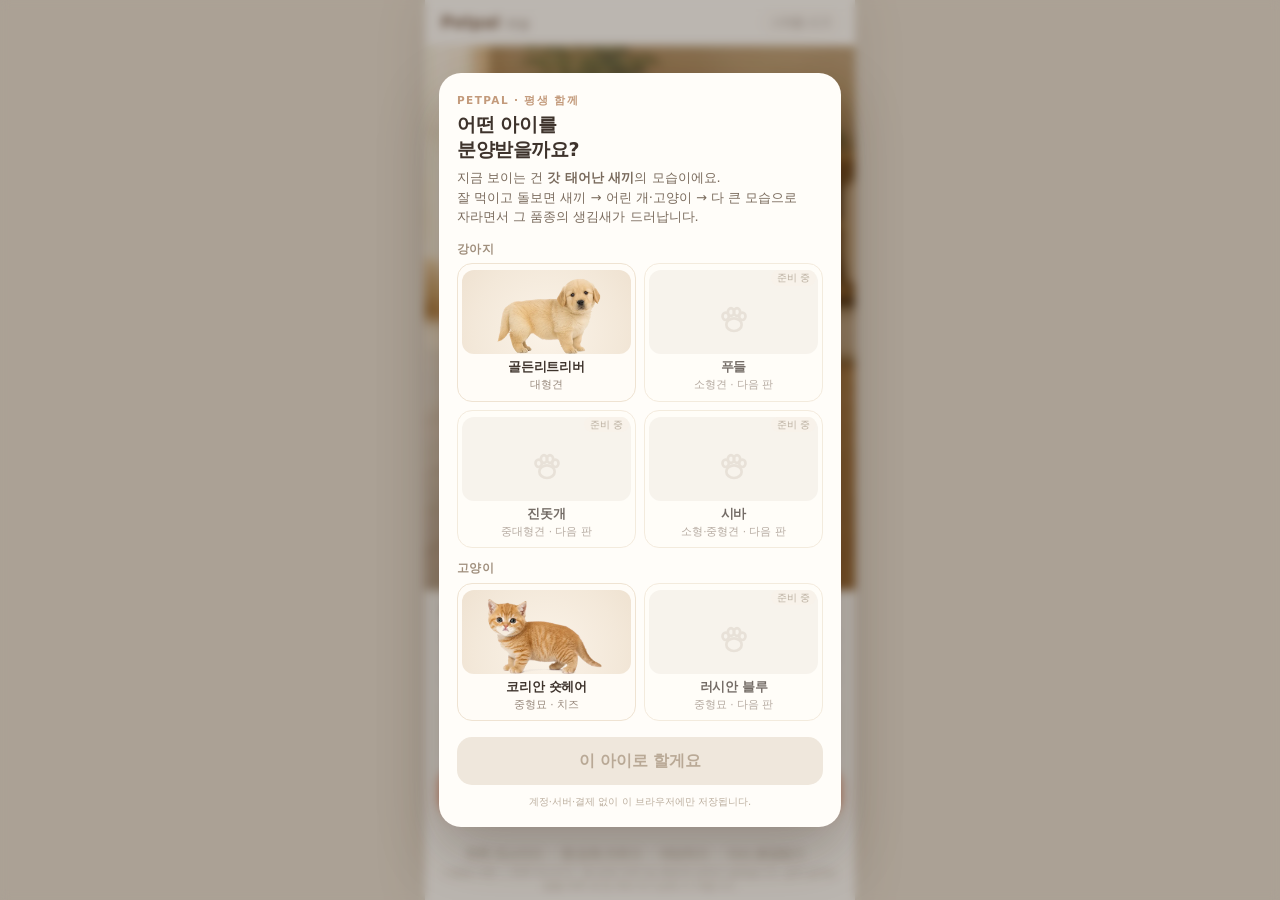
==== commit 53ad6cd0: "README 새로 정리(5가지 기본값·바꾸는 방법), 이름 검증(한글·영문 2~8자), 스크린샷 10장 갱신" ====
--- a/index.html
+++ b/index.html
@@ -131,7 +131,7 @@
       <input id="nameInput" type="text" maxlength="8" placeholder="예: 몽이" autocomplete="off" spellcheck="false" />
       <button type="button" class="primary" id="nameOk" disabled>이 이름으로 부를게요</button>
       <button type="button" class="ghost" id="backBtn">품종 다시 고르기</button>
-      <p class="fine">이름은 몇 번 부르다 보면 이 아이가 알아듣게 됩니다.</p>
+      <p class="fine">한글 또는 영문 2~8자 · 몇 번 부르다 보면 이 아이가 알아듣게 됩니다.</p>
     </div>
   </div>
 </div>
--- a/style.css
+++ b/style.css
@@ -174,12 +174,13 @@
 .petShadow {
   position: absolute;
   left: 50%;
-  bottom: calc(15% - 7px);
+  bottom: calc(15% - 9px);
   width: var(--shadowW, 140px);
-  height: 14px;
+  height: 20px;
   translate: -50% 0;
   border-radius: 50%;
-  background: radial-gradient(50% 50% at 50% 50%, rgba(72, 52, 34, .30) 0%, rgba(72, 52, 34, .14) 55%, rgba(72, 52, 34, 0) 78%);
+  background: radial-gradient(50% 50% at 50% 50%, rgba(70, 50, 32, .40) 0%, rgba(70, 50, 32, .20) 48%, rgba(70, 50, 32, 0) 76%);
+  filter: blur(1px);
   z-index: 1;
   transition: width .4s ease, opacity .4s ease;
 }
@@ -193,9 +194,9 @@
   transition: opacity .25s, transform .3s;
 }
 .prop.on { opacity: 1; transform: none; }
-.bowl { left: 27%; bottom: 14%; width: 68px; }
-.bowl:last-of-type { left: auto; right: 26%; }
-.toy  { left: 66%; bottom: 14%; width: 46px; }
+.bowl { left: 22%; bottom: 12%; width: 68px; }
+.bowl:last-of-type { left: auto; right: 21%; }
+.toy  { left: 66%; bottom: 12%; width: 46px; }
 .bowl svg, .toy svg { width: 100%; height: auto; display: block; }
 
 .effects { position: absolute; inset: 0; overflow: hidden; pointer-events: none; z-index: 4; }
